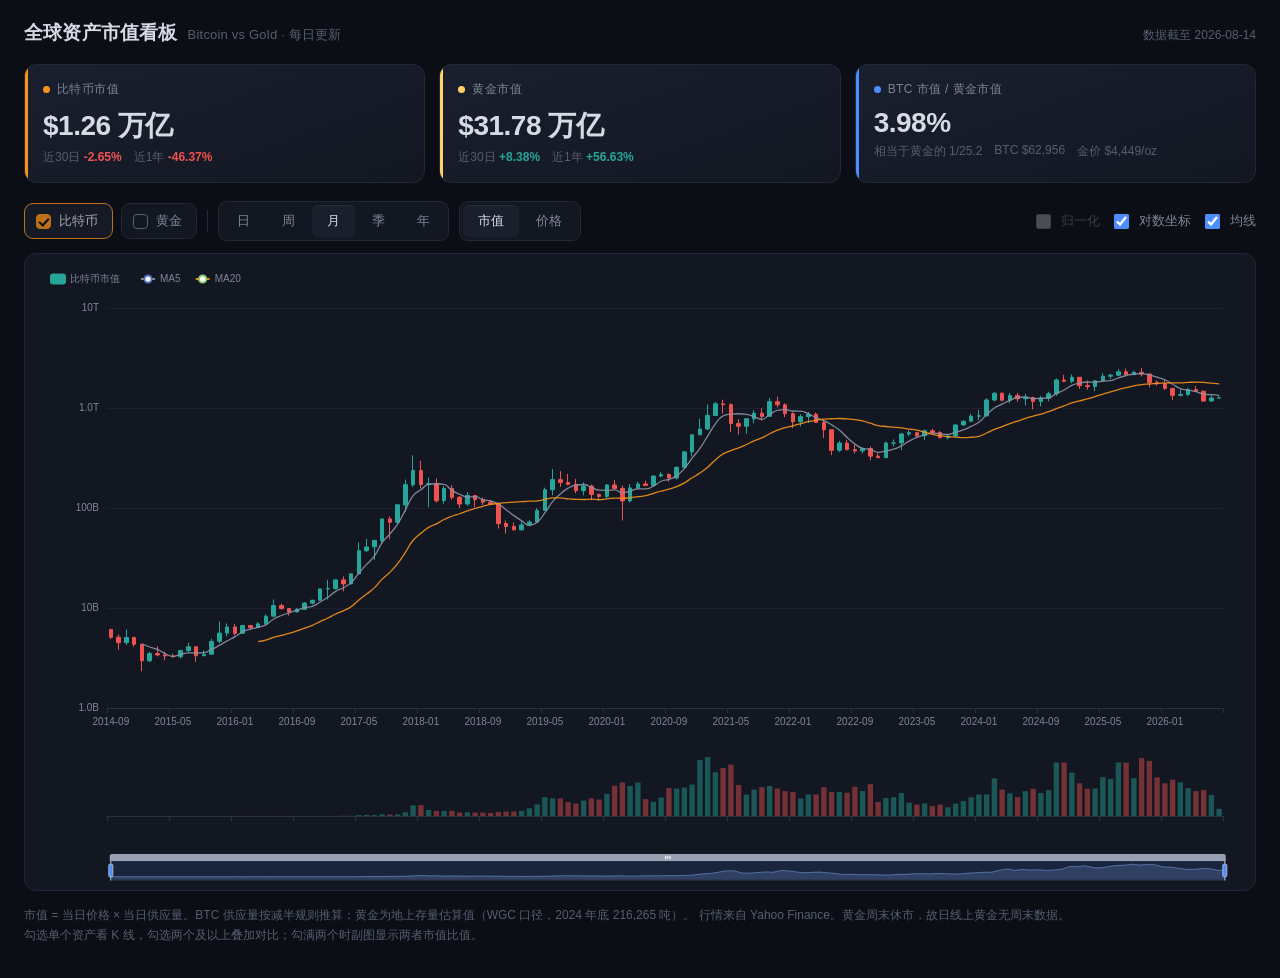
==== web/index.html @ baa7a614 "投资数据看板：BTC/黄金市值 K 线，静态 JSON + GitHub Pages 部署" ====
<!doctype html>
<html lang="zh-CN">
<head>
<meta charset="utf-8">
<meta name="viewport" content="width=device-width, initial-scale=1">
<title>全球资产市值看板 · BTC vs 黄金</title>
<script src="vendor/echarts.min.js"></script>
<style>
  :root {
    --bg: #0b0e14;
    --panel: #131722;
    --panel-2: #1a1f2e;
    --border: #232838;
    --text: #d6dae5;
    --text-dim: #7d8598;
    --text-faint: #565e72;
    --up: #26a69a;
    --down: #ef5350;
    --accent: #4c8dff;
  }
  * { box-sizing: border-box; }
  html, body { height: 100%; }
  body {
    margin: 0;
    background: var(--bg);
    color: var(--text);
    font-family: -apple-system, BlinkMacSystemFont, "SF Pro Text", "PingFang SC",
                 "Helvetica Neue", Arial, sans-serif;
    font-size: 14px;
    -webkit-font-smoothing: antialiased;
  }
  .num { font-variant-numeric: tabular-nums; font-feature-settings: "tnum"; }

  .wrap { max-width: 1600px; margin: 0 auto; padding: 20px 24px 32px; }

  header { display: flex; align-items: baseline; gap: 16px; margin-bottom: 18px; flex-wrap: wrap; }
  h1 { font-size: 19px; font-weight: 600; margin: 0; letter-spacing: .2px; }
  h1 .sub { color: var(--text-faint); font-weight: 400; margin-left: 10px; font-size: 13px; }
  .stamp { margin-left: auto; color: var(--text-faint); font-size: 12px; }

  .cards { display: grid; grid-template-columns: repeat(auto-fit, minmax(240px, 1fr)); gap: 14px; margin-bottom: 18px; }
  .card {
    background: linear-gradient(160deg, var(--panel-2), var(--panel));
    border: 1px solid var(--border);
    border-radius: 12px;
    padding: 16px 18px;
    position: relative;
    overflow: hidden;
  }
  .card::before {
    content: ""; position: absolute; left: 0; top: 0; bottom: 0; width: 3px;
    background: var(--tone, var(--accent));
  }
  .card .label { color: var(--text-dim); font-size: 12px; letter-spacing: .4px; display: flex; align-items: center; gap: 7px; }
  .card .dot { width: 7px; height: 7px; border-radius: 50%; background: var(--tone, var(--accent)); }
  .card .value { font-size: 28px; font-weight: 600; margin: 9px 0 4px; letter-spacing: -.5px; }
  .card .meta { color: var(--text-faint); font-size: 12px; display: flex; gap: 12px; flex-wrap: wrap; }
  .chg { font-weight: 600; }
  .chg.up { color: var(--up); } .chg.down { color: var(--down); }

  .toolbar { display: flex; gap: 10px; align-items: center; flex-wrap: wrap; margin-bottom: 12px; }

  /* 资产多选：勾选芯片 */
  .chips { display: inline-flex; gap: 8px; flex-wrap: wrap; }
  .chip {
    display: inline-flex; align-items: center; gap: 8px; cursor: pointer; user-select: none;
    background: var(--panel); border: 1px solid var(--border); border-radius: 9px;
    padding: 8px 14px 8px 11px; font-size: 13px; color: var(--text-dim);
    transition: border-color .15s, color .15s, background .15s;
  }
  .chip:hover { color: var(--text); }
  .chip input { position: absolute; opacity: 0; pointer-events: none; }
  .chip .box {
    width: 15px; height: 15px; border-radius: 4px; flex: none;
    border: 1.5px solid var(--text-faint); position: relative; transition: all .15s;
  }
  .chip.on { color: var(--text); background: var(--panel-2); border-color: var(--tone); }
  .chip.on .box { background: var(--tone); border-color: var(--tone); }
  .chip.on .box::after {
    content: ""; position: absolute; left: 4px; top: 1px; width: 4px; height: 8px;
    border: solid #0b0e14; border-width: 0 2px 2px 0; transform: rotate(43deg);
  }
  .chip.locked { cursor: not-allowed; opacity: .75; }

  .seg { display: inline-flex; background: var(--panel); border: 1px solid var(--border); border-radius: 9px; padding: 3px; gap: 2px; }
  .seg button {
    border: 0; background: transparent; color: var(--text-dim); cursor: pointer;
    padding: 7px 15px; border-radius: 6px; font-size: 13px; font-family: inherit;
    transition: background .15s, color .15s;
  }
  .seg button:hover { color: var(--text); }
  .seg button.on { background: var(--panel-2); color: var(--text); box-shadow: 0 1px 0 rgba(255,255,255,.05) inset; }
  .toolbar .spacer { flex: 1; }
  .toggle { display: inline-flex; align-items: center; gap: 7px; color: var(--text-dim); font-size: 13px; cursor: pointer; user-select: none; }
  .toggle input { accent-color: var(--accent); width: 15px; height: 15px; cursor: pointer; }
  .toggle.off { opacity: .4; cursor: not-allowed; }

  .divider { width: 1px; height: 22px; background: var(--border); }

  .chart-panel { background: var(--panel); border: 1px solid var(--border); border-radius: 12px; padding: 8px; }
  #chart { width: 100%; height: 620px; }

  .foot { margin-top: 14px; color: var(--text-faint); font-size: 12px; line-height: 1.7; }
  .foot code { background: var(--panel); padding: 1px 6px; border-radius: 4px; color: var(--text-dim); }
</style>
</head>
<body>
<div class="wrap">
  <header>
    <h1>全球资产市值看板<span class="sub">Bitcoin vs Gold · 每日更新</span></h1>
    <div class="stamp" id="stamp">加载中…</div>
  </header>

  <div class="cards" id="cards"></div>

  <div class="toolbar">
    <div class="chips" id="assetChips"></div>
    <div class="divider"></div>
    <div class="seg" id="periodSeg">
      <button data-period="day">日</button>
      <button data-period="week">周</button>
      <button data-period="month" class="on">月</button>
      <button data-period="quarter">季</button>
      <button data-period="year">年</button>
    </div>
    <div class="seg" id="valueSeg">
      <button data-value="cap" class="on">市值</button>
      <button data-value="price">价格</button>
    </div>
    <div class="spacer"></div>
    <label class="toggle" id="normWrap" title="多选时可用：把各资产在共同起点归一到 100，比较相对涨幅">
      <input type="checkbox" id="normalize"> 归一化
    </label>
    <label class="toggle"><input type="checkbox" id="logAxis" checked> 对数坐标</label>
    <label class="toggle" id="maWrap"><input type="checkbox" id="showMA" checked> 均线</label>
  </div>

  <div class="chart-panel">
    <div id="chart"></div>
  </div>

  <div class="foot" id="foot">
    市值 = 当日价格 × 当日供应量。BTC 供应量按减半规则推算；黄金为地上存量估算值（WGC 口径，2024 年底 216,265 吨）。
    行情来自 Yahoo Finance。黄金周末休市，故日线上黄金无周末数据。
    <br>勾选单个资产看 K 线，勾选两个及以上叠加对比；勾满两个时副图显示两者市值比值。
  </div>
</div>

<script>
const UP = '#26a69a', DOWN = '#ef5350';
const state = { assets: ['BTC'], period: 'month', value: 'cap', log: true, ma: true, norm: false };
let META = null;

const chartEl = document.getElementById('chart');
const chart = echarts.init(chartEl, null, { renderer: 'canvas' });
// 容器在首帧可能还没拿到宽度，ECharts 会初始化出 0 宽的 canvas
new ResizeObserver(() => chart.resize()).observe(chartEl);

const colorOf = (a) => META?.assets[a]?.color || '#4c8dff';
const nameOf = (a) => META?.assets[a]?.name_cn || a;

const fmtUSD = (n) => {
  if (n == null || !isFinite(n)) return '—';
  const a = Math.abs(n);
  if (a >= 1e12) return '$' + (n / 1e12).toFixed(2) + ' 万亿';
  if (a >= 1e8)  return '$' + (n / 1e8).toFixed(2) + ' 亿';
  if (a >= 1e4)  return '$' + (n / 1e4).toFixed(2) + ' 万';
  return '$' + n.toFixed(2);
};
const fmtAxis = (n) => {
  const a = Math.abs(n);
  if (a >= 1e12) return (n / 1e12).toFixed(a >= 1e13 ? 0 : 1) + 'T';
  if (a >= 1e9)  return (n / 1e9).toFixed(a >= 1e10 ? 0 : 1) + 'B';
  if (a >= 1e6)  return (n / 1e6).toFixed(0) + 'M';
  if (a >= 1e3)  return (n / 1e3).toFixed(0) + 'K';
  return n.toFixed(a < 10 ? 1 : 0);
};
const fmtPct = (x) => x == null ? '—' : (x >= 0 ? '+' : '') + (x * 100).toFixed(2) + '%';
const labelOf = (t, p) => {
  if (p === 'year') return t.slice(0, 4);
  if (p === 'quarter') return t.slice(0, 4) + ' Q' + (Math.floor(+t.slice(5, 7) / 3) + 1);
  if (p === 'month') return t.slice(0, 7);
  return t;
};

function ma(bars, n) {
  return bars.map((_, i) => {
    if (i < n - 1) return '-';
    let s = 0;
    for (let k = 0; k < n; k++) s += bars[i - k].c;
    return +(s / n).toFixed(4);
  });
}

// 静态部署：所有数据都是预生成的 JSON 文件，路径固定，见 app/export_static.py。
const dataUrl = {
  meta: () => 'data/meta.json',
  summary: () => 'data/summary.json',
  klines: (asset, period, value) => `data/klines/${asset}_${period}_${value}.json`,
  ratio: (base, quote, period) => `data/ratio/${base}_${quote}_${period}.json`,
};

async function get(url) {
  const r = await fetch(url);
  if (!r.ok) throw new Error(await r.text());
  return r.json();
}

/* ---------------- 顶部卡片 ---------------- */

async function renderCards() {
  const s = await get(dataUrl.summary());
  let html = '';
  for (const a of Object.keys(META.assets)) {
    const v = s[a];
    if (!v) continue;
    const c30 = v.change_30d ?? 0, c1y = v.change_1y ?? 0;
    html += `<div class="card" style="--tone:${colorOf(a)}">
      <div class="label"><span class="dot"></span>${nameOf(a)}市值</div>
      <div class="value num">${fmtUSD(v.market_cap)}</div>
      <div class="meta num">
        <span>近30日 <b class="chg ${c30 >= 0 ? 'up' : 'down'}">${fmtPct(v.change_30d)}</b></span>
        <span>近1年 <b class="chg ${c1y >= 0 ? 'up' : 'down'}">${fmtPct(v.change_1y)}</b></span>
      </div>
    </div>`;
  }
  if (s.ratio != null && s.BTC && s.GOLD) {
    html += `<div class="card" style="--tone:var(--accent)">
      <div class="label"><span class="dot"></span>BTC 市值 / 黄金市值</div>
      <div class="value num">${(s.ratio * 100).toFixed(2)}%</div>
      <div class="meta num"><span>相当于黄金的 1/${(1 / s.ratio).toFixed(1)}</span>
      <span>BTC $${Math.round(s.BTC.price).toLocaleString()}</span>
      <span>金价 $${Math.round(s.GOLD.price).toLocaleString()}/oz</span></div>
    </div>`;
  }
  document.getElementById('cards').innerHTML = html;
  const anyDate = Object.values(s).find(v => v && v.date)?.date;
  document.getElementById('stamp').textContent = '数据截至 ' + (anyDate ?? '—');
}

/* ---------------- 资产勾选 ---------------- */

function renderChips() {
  const box = document.getElementById('assetChips');
  box.innerHTML = Object.keys(META.assets).map(a => {
    const on = state.assets.includes(a);
    // 只剩最后一个选中项时禁止取消，否则图表无内容可画
    const locked = on && state.assets.length === 1;
    return `<label class="chip ${on ? 'on' : ''} ${locked ? 'locked' : ''}" style="--tone:${colorOf(a)}">
      <input type="checkbox" data-asset="${a}" ${on ? 'checked' : ''} ${locked ? 'disabled' : ''}>
      <span class="box"></span>${nameOf(a)}
    </label>`;
  }).join('');
}

document.getElementById('assetChips').addEventListener('change', (e) => {
  const a = e.target.dataset.asset;
  if (!a) return;
  state.assets = e.target.checked
    ? Object.keys(META.assets).filter(k => k === a || state.assets.includes(k))  // 保持配置顺序
    : state.assets.filter(x => x !== a);
  renderChips();
  syncToggles();
  render();
});

function syncToggles() {
  const multi = state.assets.length > 1;
  document.getElementById('normWrap').classList.toggle('off', !multi);
  document.getElementById('normalize').disabled = !multi;
  document.getElementById('maWrap').classList.toggle('off', multi);
  document.getElementById('showMA').disabled = multi;
  if (!multi && state.norm) { state.norm = false; document.getElementById('normalize').checked = false; }
}

/* ---------------- 单资产：K 线 ---------------- */

function optionCandle(data, asset) {
  const bars = data.bars;
  const isCap = state.value === 'cap';
  const tone = colorOf(asset);
  const unit = isCap ? '市值' : '价格';
  const x = bars.map(b => labelOf(b.t, state.period));
  const ohlc = bars.map(b => [b.o, b.c, b.l, b.h]);
  const vol = bars.map((b, i) => [i, b.v, b.c >= b.o ? 1 : -1]);
  const startPct = bars.length > 400 ? 75 : 0;

  const series = [{
    name: `${nameOf(asset)}${unit}`, type: 'candlestick', data: ohlc,
    itemStyle: { color: UP, color0: DOWN, borderColor: UP, borderColor0: DOWN, borderWidth: 1 },
    barMaxWidth: 22,
  }];
  if (state.ma) {
    for (const [n, color] of [[5, '#8b93a7'], [20, tone]]) {
      series.push({
        name: `MA${n}`, type: 'line', data: ma(bars, n), smooth: true,
        showSymbol: false, lineStyle: { width: 1.3, color, opacity: .9 }, z: 3,
      });
    }
  }
  series.push({
    name: '成交量', type: 'bar', xAxisIndex: 1, yAxisIndex: 1, data: vol,
    itemStyle: { color: (p) => p.data[2] > 0 ? 'rgba(38,166,154,.45)' : 'rgba(239,83,80,.45)' },
  });

  return {
    animation: false,
    backgroundColor: 'transparent',
    textStyle: { color: '#d6dae5', fontFamily: 'inherit' },
    legend: {
      top: 6, left: 12, textStyle: { color: '#7d8598', fontSize: 12 },
      itemWidth: 14, itemHeight: 9, inactiveColor: '#3a4055',
      data: series.filter(s => s.type !== 'bar').map(s => s.name),
    },
    grid: [
      { left: 74, right: 24, top: 46, height: 400 },
      { left: 74, right: 24, top: 476, height: 78 },
    ],
    axisPointer: { link: [{ xAxisIndex: 'all' }], label: { backgroundColor: '#2b3245' } },
    tooltip: {
      trigger: 'axis', axisPointer: { type: 'cross' },
      backgroundColor: 'rgba(19,23,34,.96)', borderColor: '#2b3245', borderWidth: 1,
      textStyle: { color: '#d6dae5', fontSize: 12 },
      formatter: (ps) => {
        const b = bars[ps[0].dataIndex];
        const chg = (b.c / b.o - 1);
        const f = isCap ? fmtUSD : (v) => '$' + v.toLocaleString(undefined, { maximumFractionDigits: 2 });
        return `<div style="font-weight:600;margin-bottom:6px">${labelOf(b.t, state.period)}
          <span style="color:#565e72;font-weight:400;margin-left:6px">${b.start} → ${b.end}</span></div>
          <table style="font-variant-numeric:tabular-nums;border-spacing:0">
          <tr><td style="color:#7d8598;padding-right:14px">开</td><td>${f(b.o)}</td></tr>
          <tr><td style="color:#7d8598">高</td><td>${f(b.h)}</td></tr>
          <tr><td style="color:#7d8598">低</td><td>${f(b.l)}</td></tr>
          <tr><td style="color:#7d8598">收</td><td>${f(b.c)}</td></tr>
          <tr><td style="color:#7d8598">涨跌</td><td style="color:${chg >= 0 ? UP : DOWN};font-weight:600">${fmtPct(chg)}</td></tr>
          <tr><td style="color:#7d8598">供应量</td><td>${b.supply.toLocaleString(undefined, { maximumFractionDigits: 0 })}</td></tr>
          </table>`;
      },
    },
    xAxis: [
      { type: 'category', data: x, boundaryGap: true, axisLine: { lineStyle: { color: '#2b3245' } },
        axisLabel: { color: '#7d8598', fontSize: 11, hideOverlap: true }, splitLine: { show: false },
        min: 'dataMin', max: 'dataMax' },
      { type: 'category', gridIndex: 1, data: x, boundaryGap: true, axisLine: { lineStyle: { color: '#2b3245' } },
        axisLabel: { show: false }, splitLine: { show: false }, min: 'dataMin', max: 'dataMax' },
    ],
    yAxis: [
      { scale: true, type: state.log ? 'log' : 'value', position: 'left',
        axisLabel: { color: '#7d8598', fontSize: 11, formatter: (v) => isCap ? fmtAxis(v) : '$' + fmtAxis(v) },
        splitLine: { lineStyle: { color: '#1c2131' } }, axisLine: { show: false } },
      { gridIndex: 1, scale: true, axisLabel: { show: false }, splitLine: { show: false },
        axisLine: { show: false }, splitNumber: 2 },
    ],
    dataZoom: zoomCfg(startPct, [0, 1]),
    series,
  };
}

/* ---------------- 多资产：叠加对比 ---------------- */

function zoomCfg(startPct, axes) {
  return [
    { type: 'inside', xAxisIndex: axes, start: startPct, end: 100 },
    { type: 'slider', xAxisIndex: axes, start: startPct, end: 100, bottom: 8, height: 20,
      borderColor: '#2b3245', fillerColor: 'rgba(76,141,255,.12)',
      handleStyle: { color: '#4c8dff' }, textStyle: { color: '#565e72', fontSize: 10 },
      dataBackground: { lineStyle: { color: '#2b3245' }, areaStyle: { color: '#1a1f2e' } } },
  ];
}

function optionMulti(series_data, ratio) {
  const assets = state.assets;
  const isCap = state.value === 'cap';
  // 各资产上市时间不同，取时间轴并集，缺失点留 null
  const keys = [...new Set(assets.flatMap(a => series_data[a].bars.map(b => b.t)))].sort();
  const maps = {};
  assets.forEach(a => { maps[a] = Object.fromEntries(series_data[a].bars.map(b => [b.t, b.c])); });

  // 归一化：以「所有选中资产都有数据」的第一个时间点为基准，各自 = 100
  let base = null;
  if (state.norm) {
    const idx = keys.findIndex(t => assets.every(a => maps[a][t] != null));
    if (idx >= 0) {
      base = { key: keys[idx], vals: Object.fromEntries(assets.map(a => [a, maps[a][keys[idx]]])) };
    }
  }
  const valAt = (a, t) => {
    const v = maps[a][t];
    if (v == null) return null;
    return base ? v / base.vals[a] * 100 : v;
  };

  const hasRatio = assets.length === 2 && ratio && ratio.points.length > 0;
  const rm = hasRatio ? Object.fromEntries(ratio.points.map(p => [p.t, p.ratio * 100])) : {};
  const mainHeight = hasRatio ? 400 : 490;

  const grid = [{ left: 78, right: hasRatio ? 66 : 24, top: 46, height: mainHeight }];
  const xAxis = [{ type: 'category', data: keys.map(t => labelOf(t, state.period)),
    axisLine: { lineStyle: { color: '#2b3245' } },
    axisLabel: { color: '#7d8598', fontSize: 11, hideOverlap: true }, splitLine: { show: false } }];
  const yAxis = [{
    scale: true, type: state.log ? 'log' : 'value',
    name: base ? `相对 ${labelOf(base.key, state.period)} = 100` : (isCap ? '市值 (USD)' : '价格 (USD)'),
    nameTextStyle: { color: '#565e72', fontSize: 11, align: 'left' },
    axisLabel: { color: '#7d8598', fontSize: 11, formatter: base ? ((v) => fmtAxis(v)) : fmtAxis },
    splitLine: { lineStyle: { color: '#1c2131' } }, axisLine: { show: false },
  }];

  if (hasRatio) {
    grid.push({ left: 78, right: 66, top: 486, height: 68 });
    xAxis.push({ type: 'category', gridIndex: 1, data: keys.map(t => labelOf(t, state.period)),
      axisLine: { lineStyle: { color: '#2b3245' } },
      axisLabel: { show: false }, splitLine: { show: false } });
    yAxis.push({ gridIndex: 1, scale: true, name: `${assets[0]}/${assets[1]} %`,
      nameTextStyle: { color: '#565e72', fontSize: 11, align: 'left' },
      axisLabel: { color: '#7d8598', fontSize: 11, formatter: (v) => v.toFixed(1) + '%' },
      splitLine: { lineStyle: { color: '#1c2131' } }, axisLine: { show: false }, splitNumber: 3 });
  }

  // 对数轴下面积会一路填到轴底，视觉上没有含义，只在线性轴保留
  const series = assets.map(a => ({
    name: nameOf(a) + (isCap ? '市值' : '价格'),
    type: 'line', data: keys.map(t => valAt(a, t)),
    smooth: true, showSymbol: false, connectNulls: true,
    lineStyle: { width: 2.2, color: colorOf(a) },
    areaStyle: state.log ? null : { color: new echarts.graphic.LinearGradient(0, 0, 0, 1, [
      { offset: 0, color: colorOf(a) + '33' }, { offset: 1, color: colorOf(a) + '00' }]) },
  }));
  if (hasRatio) {
    series.push({
      name: `${nameOf(assets[0])}/${nameOf(assets[1])} 占比`, type: 'line',
      xAxisIndex: 1, yAxisIndex: 1, data: keys.map(t => rm[t] ?? null),
      smooth: true, showSymbol: false, connectNulls: true,
      lineStyle: { width: 1.6, color: '#4c8dff' },
      areaStyle: { color: 'rgba(76,141,255,.16)' },
    });
  }

  return {
    animation: false, backgroundColor: 'transparent',
    textStyle: { color: '#d6dae5', fontFamily: 'inherit' },
    legend: { top: 6, left: 12, textStyle: { color: '#7d8598', fontSize: 12 },
      itemWidth: 14, itemHeight: 9, inactiveColor: '#3a4055' },
    grid,
    axisPointer: { link: [{ xAxisIndex: 'all' }], label: { backgroundColor: '#2b3245' } },
    tooltip: {
      trigger: 'axis', axisPointer: { type: 'cross' },
      backgroundColor: 'rgba(19,23,34,.96)', borderColor: '#2b3245', borderWidth: 1,
      textStyle: { color: '#d6dae5', fontSize: 12 },
      formatter: (ps) => {
        const t = keys[ps[0].dataIndex];
        let s = `<div style="font-weight:600;margin-bottom:6px">${labelOf(t, state.period)}</div>
          <table style="font-variant-numeric:tabular-nums;border-spacing:0">`;
        for (const a of assets) {
          const raw = maps[a][t];
          if (raw == null) continue;
          const shown = base ? (raw / base.vals[a] * 100).toFixed(1) : fmtUSD(raw);
          const extra = base ? `<span style="color:#565e72"> (${fmtUSD(raw)})</span>` : '';
          s += `<tr><td style="color:${colorOf(a)};padding-right:14px">${nameOf(a)}</td>
                <td>${shown}${extra}</td></tr>`;
        }
        if (rm[t] != null) {
          s += `<tr><td style="color:#4c8dff">${assets[0]}/${assets[1]}</td><td>${rm[t].toFixed(2)}%</td></tr>`;
        }
        return s + '</table>';
      },
    },
    xAxis, yAxis,
    dataZoom: zoomCfg(keys.length > 400 ? 75 : 0, hasRatio ? [0, 1] : [0]),
    series,
  };
}

/* ---------------- 渲染调度 ---------------- */

let renderSeq = 0;

async function render() {
  const seq = ++renderSeq;
  chart.showLoading({ text: '', maskColor: 'rgba(11,14,20,.6)', spinnerRadius: 12,
    color: '#4c8dff', textColor: '#7d8598' });
  try {
    const p = state.period, v = state.value, assets = [...state.assets];
    if (assets.length === 1) {
      const data = await get(dataUrl.klines(assets[0], p, v));
      if (seq !== renderSeq) return;  // 已被更晚的切换取代
      chart.setOption(optionCandle(data, assets[0]), true);
    } else {
      const [bars, ratio] = await Promise.all([
        Promise.all(assets.map(a => get(dataUrl.klines(a, p, v)))),
        assets.length === 2
          ? get(dataUrl.ratio(assets[0], assets[1], p))
          : Promise.resolve(null),
      ]);
      if (seq !== renderSeq) return;
      chart.setOption(optionMulti(Object.fromEntries(assets.map((a, i) => [a, bars[i]])), ratio), true);
    }
  } catch (e) {
    console.error(e);
  } finally {
    if (seq === renderSeq) chart.hideLoading();
  }
}

function bindSeg(id, key) {
  document.getElementById(id).addEventListener('click', (e) => {
    const btn = e.target.closest('button');
    if (!btn) return;
    [...btn.parentElement.children].forEach(b => b.classList.toggle('on', b === btn));
    state[key] = btn.dataset[key];
    render();
  });
}
bindSeg('periodSeg', 'period');
bindSeg('valueSeg', 'value');
document.getElementById('logAxis').addEventListener('change', (e) => { state.log = e.target.checked; render(); });
document.getElementById('showMA').addEventListener('change', (e) => { state.ma = e.target.checked; render(); });
document.getElementById('normalize').addEventListener('change', (e) => { state.norm = e.target.checked; render(); });

(async function boot() {
  META = await get(dataUrl.meta());
  state.assets = Object.keys(META.assets).slice(0, 1);
  renderChips();
  syncToggles();
  await renderCards();
  render();
})();
</script>
</body>
</html>
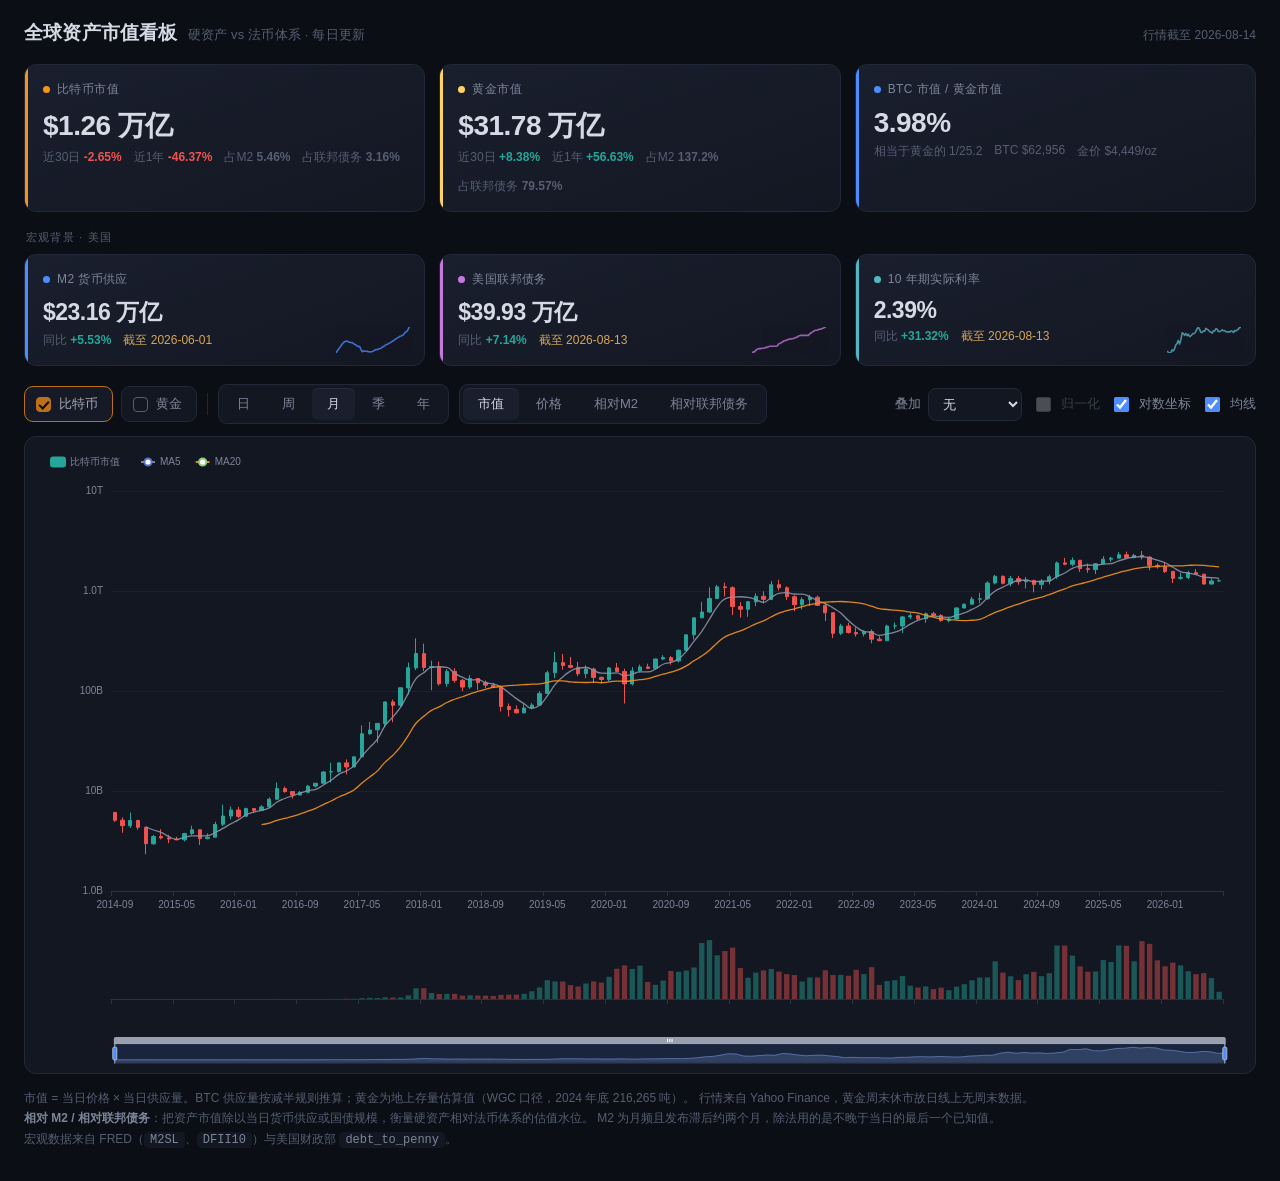
==== commit b175e56e: "新增宏观数据：M2、美国联邦债务、10年期实际利率 数据源均无需 API Key：FRED 走 CSV 端点，联邦债务走财政部 FiscalData。 宏观是单值序列且频率不一，单开 macro_se" ====
--- a/web/index.html
+++ b/web/index.html
@@ -38,7 +38,11 @@
   h1 .sub { color: var(--text-faint); font-weight: 400; margin-left: 10px; font-size: 13px; }
   .stamp { margin-left: auto; color: var(--text-faint); font-size: 12px; }
 
-  .cards { display: grid; grid-template-columns: repeat(auto-fit, minmax(240px, 1fr)); gap: 14px; margin-bottom: 18px; }
+  .section-label {
+    color: var(--text-faint); font-size: 11px; letter-spacing: 1.2px;
+    text-transform: uppercase; margin: 0 0 9px 2px;
+  }
+  .cards { display: grid; grid-template-columns: repeat(auto-fit, minmax(236px, 1fr)); gap: 14px; margin-bottom: 18px; }
   .card {
     background: linear-gradient(160deg, var(--panel-2), var(--panel));
     border: 1px solid var(--border);
@@ -52,11 +56,17 @@
     background: var(--tone, var(--accent));
   }
   .card .label { color: var(--text-dim); font-size: 12px; letter-spacing: .4px; display: flex; align-items: center; gap: 7px; }
-  .card .dot { width: 7px; height: 7px; border-radius: 50%; background: var(--tone, var(--accent)); }
+  .card .dot { width: 7px; height: 7px; border-radius: 50%; background: var(--tone, var(--accent)); flex: none; }
   .card .value { font-size: 28px; font-weight: 600; margin: 9px 0 4px; letter-spacing: -.5px; }
   .card .meta { color: var(--text-faint); font-size: 12px; display: flex; gap: 12px; flex-wrap: wrap; }
   .chg { font-weight: 600; }
   .chg.up { color: var(--up); } .chg.down { color: var(--down); }
+
+  /* 宏观卡：值小一号，右下角带 sparkline */
+  .card.macro .value { font-size: 23px; }
+  .card.macro .spark { position: absolute; right: 14px; bottom: 12px; opacity: .85; }
+  .card.macro .meta { max-width: 62%; }
+  .card .stale { color: #d8a657; }
 
   .toolbar { display: flex; gap: 10px; align-items: center; flex-wrap: wrap; margin-bottom: 12px; }
 
@@ -95,6 +105,13 @@
   .toggle input { accent-color: var(--accent); width: 15px; height: 15px; cursor: pointer; }
   .toggle.off { opacity: .4; cursor: not-allowed; }
 
+  .picker { display: inline-flex; align-items: center; gap: 7px; color: var(--text-dim); font-size: 13px; }
+  .picker select {
+    background: var(--panel); color: var(--text); border: 1px solid var(--border);
+    border-radius: 8px; padding: 7px 10px; font-size: 13px; font-family: inherit; cursor: pointer;
+  }
+  .picker select:hover { border-color: #2f3650; }
+
   .divider { width: 1px; height: 22px; background: var(--border); }
 
   .chart-panel { background: var(--panel); border: 1px solid var(--border); border-radius: 12px; padding: 8px; }
@@ -102,16 +119,20 @@
 
   .foot { margin-top: 14px; color: var(--text-faint); font-size: 12px; line-height: 1.7; }
   .foot code { background: var(--panel); padding: 1px 6px; border-radius: 4px; color: var(--text-dim); }
+  .foot b { color: var(--text-dim); font-weight: 600; }
 </style>
 </head>
 <body>
 <div class="wrap">
   <header>
-    <h1>全球资产市值看板<span class="sub">Bitcoin vs Gold · 每日更新</span></h1>
+    <h1>全球资产市值看板<span class="sub">硬资产 vs 法币体系 · 每日更新</span></h1>
     <div class="stamp" id="stamp">加载中…</div>
   </header>
 
   <div class="cards" id="cards"></div>
+
+  <div class="section-label" id="macroLabel" style="display:none">宏观背景 · 美国</div>
+  <div class="cards" id="macroCards"></div>
 
   <div class="toolbar">
     <div class="chips" id="assetChips"></div>
@@ -123,11 +144,11 @@
       <button data-period="quarter">季</button>
       <button data-period="year">年</button>
     </div>
-    <div class="seg" id="valueSeg">
-      <button data-value="cap" class="on">市值</button>
-      <button data-value="price">价格</button>
-    </div>
+    <div class="seg" id="valueSeg"></div>
     <div class="spacer"></div>
+    <span class="picker" title="在主图右轴叠加一条宏观曲线，用于对照资产走势">
+      叠加 <select id="overlaySel"><option value="">无</option></select>
+    </span>
     <label class="toggle" id="normWrap" title="多选时可用：把各资产在共同起点归一到 100，比较相对涨幅">
       <input type="checkbox" id="normalize"> 归一化
     </label>
@@ -141,15 +162,20 @@
 
   <div class="foot" id="foot">
     市值 = 当日价格 × 当日供应量。BTC 供应量按减半规则推算；黄金为地上存量估算值（WGC 口径，2024 年底 216,265 吨）。
-    行情来自 Yahoo Finance。黄金周末休市，故日线上黄金无周末数据。
-    <br>勾选单个资产看 K 线，勾选两个及以上叠加对比；勾满两个时副图显示两者市值比值。
+    行情来自 Yahoo Finance，黄金周末休市故日线上无周末数据。
+    <br><b>相对 M2 / 相对联邦债务</b>：把资产市值除以当日货币供应或国债规模，衡量硬资产相对法币体系的估值水位。
+    M2 为月频且发布滞后约两个月，除法用的是不晚于当日的最后一个已知值。
+    <br>宏观数据来自 FRED（<code>M2SL</code>、<code>DFII10</code>）与美国财政部 <code>debt_to_penny</code>。
   </div>
 </div>
 
 <script>
 const UP = '#26a69a', DOWN = '#ef5350';
-const state = { assets: ['BTC'], period: 'month', value: 'cap', log: true, ma: true, norm: false };
-let META = null;
+const state = {
+  assets: ['BTC'], period: 'month', value: 'cap',
+  log: true, ma: true, norm: false, overlay: '',
+};
+let META = null, MODES = {};
 
 const chartEl = document.getElementById('chart');
 const chart = echarts.init(chartEl, null, { renderer: 'canvas' });
@@ -158,6 +184,9 @@
 
 const colorOf = (a) => META?.assets[a]?.color || '#4c8dff';
 const nameOf = (a) => META?.assets[a]?.name_cn || a;
+const macroOf = (k) => META?.macro?.[k] || {};
+const modeOf = () => MODES[state.value] || { kind: 'usd', label: '' };
+const isRatioMode = () => modeOf().kind === 'ratio';
 
 const fmtUSD = (n) => {
   if (n == null || !isFinite(n)) return '—';
@@ -175,7 +204,21 @@
   if (a >= 1e3)  return (n / 1e3).toFixed(0) + 'K';
   return n.toFixed(a < 10 ? 1 : 0);
 };
+// 比值口径的数值是「倍数」（0.0546 = 5.46%），统一按百分比展示。
+// 精度按量级走：黄金占 M2 已经超过 100%，而 BTC 占债务只有 3%，写死小数位会一头太糙一头太啰嗦。
+const fmtRatio = (v) => {
+  if (v == null || !isFinite(v)) return '—';
+  const p = v * 100, a = Math.abs(p);
+  return p.toFixed(a >= 100 ? 1 : a >= 1 ? 2 : 3) + '%';
+};
+const fmtRatioAxis = (v) => {
+  const p = v * 100, a = Math.abs(p);
+  return p.toFixed(a >= 10 ? 0 : a >= 1 ? 1 : 2) + '%';
+};
 const fmtPct = (x) => x == null ? '—' : (x >= 0 ? '+' : '') + (x * 100).toFixed(2) + '%';
+// 宏观指标单位不统一：M2/债务是美元，利率是百分数
+const fmtMacro = (v, unit) => v == null ? '—'
+  : unit === 'percent' ? v.toFixed(2) + '%' : fmtUSD(v);
 const labelOf = (t, p) => {
   if (p === 'year') return t.slice(0, 4);
   if (p === 'quarter') return t.slice(0, 4) + ' Q' + (Math.floor(+t.slice(5, 7) / 3) + 1);
@@ -183,13 +226,30 @@
   return t;
 };
 
+// 主图数值格式：市值/价格用美元，比值口径用百分比
+const fmtMain = (v) => isRatioMode() ? fmtRatio(v) : fmtUSD(v);
+const fmtMainAxis = (v) => isRatioMode() ? fmtRatioAxis(v)
+  : (state.value === 'price' ? '$' + fmtAxis(v) : fmtAxis(v));
+
 function ma(bars, n) {
   return bars.map((_, i) => {
     if (i < n - 1) return '-';
     let s = 0;
     for (let k = 0; k < n; k++) s += bars[i - k].c;
-    return +(s / n).toFixed(4);
+    return +(s / n).toFixed(8);
   });
+}
+
+/** 宏观序列按「最近已知值」对齐到图表的时间轴（前向填充）。
+ *  宏观频率低于行情（M2 月频、债务仅工作日），直接按 key 精确匹配会得到一条全是断点的线。 */
+function asofAlign(points, keys) {
+  const out = [];
+  let i = 0, last = null;
+  for (const k of keys) {
+    while (i < points.length && points[i].t <= k) { last = points[i].v; i++; }
+    out.push(last);
+  }
+  return out;
 }
 
 // 静态部署：所有数据都是预生成的 JSON 文件，路径固定，见 app/export_static.py。
@@ -198,6 +258,7 @@
   summary: () => 'data/summary.json',
   klines: (asset, period, value) => `data/klines/${asset}_${period}_${value}.json`,
   ratio: (base, quote, period) => `data/ratio/${base}_${quote}_${period}.json`,
+  macro: (series, period) => `data/macro/${series}_${period}.json`,
 };
 
 async function get(url) {
@@ -208,19 +269,37 @@
 
 /* ---------------- 顶部卡片 ---------------- */
 
+function sparkSvg(values, color) {
+  if (!values || values.length < 2) return '';
+  const w = 74, h = 26, min = Math.min(...values), max = Math.max(...values);
+  const span = (max - min) || 1;
+  const pts = values.map((v, i) =>
+    `${(i / (values.length - 1) * w).toFixed(1)},${(h - (v - min) / span * h).toFixed(1)}`).join(' ');
+  return `<svg class="spark" width="${w}" height="${h}" viewBox="0 0 ${w} ${h}" aria-hidden="true">
+    <polyline points="${pts}" fill="none" stroke="${color}" stroke-width="1.6"
+      stroke-linecap="round" stroke-linejoin="round" opacity="0.9"/></svg>`;
+}
+
 async function renderCards() {
   const s = await get(dataUrl.summary());
+
   let html = '';
   for (const a of Object.keys(META.assets)) {
     const v = s[a];
     if (!v) continue;
     const c30 = v.change_30d ?? 0, c1y = v.change_1y ?? 0;
+    // 该资产相对各宏观分母的占比，直接在卡片上列出
+    const rel = Object.entries(MODES)
+      .filter(([, m]) => m.kind === 'ratio' && s.macro_ratios?.[`${a}_${m.key}`] != null)
+      .map(([, m]) => `<span>占${macroOf(m.denominator).short_cn} <b class="num">${fmtRatio(s.macro_ratios[`${a}_${m.key}`])}</b></span>`)
+      .join('');
     html += `<div class="card" style="--tone:${colorOf(a)}">
       <div class="label"><span class="dot"></span>${nameOf(a)}市值</div>
       <div class="value num">${fmtUSD(v.market_cap)}</div>
       <div class="meta num">
         <span>近30日 <b class="chg ${c30 >= 0 ? 'up' : 'down'}">${fmtPct(v.change_30d)}</b></span>
         <span>近1年 <b class="chg ${c1y >= 0 ? 'up' : 'down'}">${fmtPct(v.change_1y)}</b></span>
+        ${rel}
       </div>
     </div>`;
   }
@@ -234,11 +313,32 @@
     </div>`;
   }
   document.getElementById('cards').innerHTML = html;
-  const anyDate = Object.values(s).find(v => v && v.date)?.date;
-  document.getElementById('stamp').textContent = '数据截至 ' + (anyDate ?? '—');
-}
-
-/* ---------------- 资产勾选 ---------------- */
+
+  // 宏观指标卡
+  let mhtml = '';
+  for (const [key, m] of Object.entries(s.macro || {})) {
+    const yoy = m.change_1y;
+    // 宏观数据有发布滞后，标出观测日期，滞后超过 40 天的额外提示
+    const lagDays = Math.round((Date.now() - Date.parse(m.date + 'T00:00:00Z')) / 86400000);
+    const dateCls = lagDays > 40 ? 'stale' : '';
+    mhtml += `<div class="card macro" style="--tone:${m.color}">
+      <div class="label"><span class="dot"></span>${m.name_cn}</div>
+      <div class="value num">${fmtMacro(m.value, m.unit)}</div>
+      <div class="meta num">
+        ${yoy != null ? `<span>同比 <b class="chg ${yoy >= 0 ? 'up' : 'down'}">${fmtPct(yoy)}</b></span>` : ''}
+        <span class="${dateCls}" title="${m.note}">截至 ${m.date}</span>
+      </div>
+      ${sparkSvg(m.spark, m.color)}
+    </div>`;
+  }
+  document.getElementById('macroCards').innerHTML = mhtml;
+  document.getElementById('macroLabel').style.display = mhtml ? '' : 'none';
+
+  const assetDate = Object.keys(META.assets).map(a => s[a]?.date).filter(Boolean).sort().pop();
+  document.getElementById('stamp').textContent = '行情截至 ' + (assetDate ?? '—');
+}
+
+/* ---------------- 工具栏 ---------------- */
 
 function renderChips() {
   const box = document.getElementById('assetChips');
@@ -253,6 +353,19 @@
   }).join('');
 }
 
+function renderValueSeg() {
+  document.getElementById('valueSeg').innerHTML = (META.value_modes || []).map(m =>
+    `<button data-value="${m.key}" class="${m.key === state.value ? 'on' : ''}">${m.label}</button>`
+  ).join('');
+}
+
+function renderOverlaySel() {
+  const sel = document.getElementById('overlaySel');
+  sel.innerHTML = '<option value="">无</option>' + Object.entries(META.macro || {}).map(
+    ([k, m]) => `<option value="${k}">${m.short_cn}</option>`).join('');
+  sel.value = state.overlay;
+}
+
 document.getElementById('assetChips').addEventListener('change', (e) => {
   const a = e.target.dataset.asset;
   if (!a) return;
@@ -273,13 +386,37 @@
   if (!multi && state.norm) { state.norm = false; document.getElementById('normalize').checked = false; }
 }
 
+/* ---------------- 宏观叠加线 ---------------- */
+
+/** 把宏观叠加线接到已有的 option 上：主图右侧新加一个 Y 轴，不干扰原有轴的索引。 */
+function attachOverlay(option, macroData, keys) {
+  if (!macroData || !macroData.points.length) return;
+  const m = macroOf(macroData.series);
+  const yIdx = option.yAxis.length;
+  option.grid[0].right = 74;
+  if (option.grid[1]) option.grid[1].right = 74;
+  option.yAxis.push({
+    gridIndex: 0, position: 'right', scale: true,
+    name: m.short_cn, nameTextStyle: { color: m.color, fontSize: 11, align: 'right' },
+    axisLabel: { color: m.color, fontSize: 11,
+      formatter: (v) => m.unit === 'percent' ? v.toFixed(1) + '%' : fmtAxis(v) },
+    splitLine: { show: false }, axisLine: { show: false },
+  });
+  option.series.push({
+    name: m.name_cn, type: 'line', yAxisIndex: yIdx, xAxisIndex: 0,
+    data: asofAlign(macroData.points, keys),
+    smooth: true, showSymbol: false, connectNulls: true, z: 1,
+    lineStyle: { width: 1.6, color: m.color, type: 'dashed', opacity: .95 },
+  });
+}
+
 /* ---------------- 单资产：K 线 ---------------- */
 
-function optionCandle(data, asset) {
+function optionCandle(data, asset, macroData) {
   const bars = data.bars;
-  const isCap = state.value === 'cap';
   const tone = colorOf(asset);
-  const unit = isCap ? '市值' : '价格';
+  const unit = isRatioMode() ? modeOf().label : (state.value === 'cap' ? '市值' : '价格');
+  const keys = bars.map(b => b.t);
   const x = bars.map(b => labelOf(b.t, state.period));
   const ohlc = bars.map(b => [b.o, b.c, b.l, b.h]);
   const vol = bars.map((b, i) => [i, b.v, b.c >= b.o ? 1 : -1]);
@@ -303,7 +440,7 @@
     itemStyle: { color: (p) => p.data[2] > 0 ? 'rgba(38,166,154,.45)' : 'rgba(239,83,80,.45)' },
   });
 
-  return {
+  const option = {
     animation: false,
     backgroundColor: 'transparent',
     textStyle: { color: '#d6dae5', fontFamily: 'inherit' },
@@ -313,8 +450,8 @@
       data: series.filter(s => s.type !== 'bar').map(s => s.name),
     },
     grid: [
-      { left: 74, right: 24, top: 46, height: 400 },
-      { left: 74, right: 24, top: 476, height: 78 },
+      { left: 78, right: 24, top: 46, height: 400 },
+      { left: 78, right: 24, top: 476, height: 78 },
     ],
     axisPointer: { link: [{ xAxisIndex: 'all' }], label: { backgroundColor: '#2b3245' } },
     tooltip: {
@@ -322,10 +459,13 @@
       backgroundColor: 'rgba(19,23,34,.96)', borderColor: '#2b3245', borderWidth: 1,
       textStyle: { color: '#d6dae5', fontSize: 12 },
       formatter: (ps) => {
-        const b = bars[ps[0].dataIndex];
+        const i = ps[0].dataIndex, b = bars[i];
+        if (!b) return '';
         const chg = (b.c / b.o - 1);
-        const f = isCap ? fmtUSD : (v) => '$' + v.toLocaleString(undefined, { maximumFractionDigits: 2 });
-        return `<div style="font-weight:600;margin-bottom:6px">${labelOf(b.t, state.period)}
+        const f = isRatioMode() ? fmtMain
+          : (state.value === 'cap' ? fmtUSD
+            : (v) => '$' + v.toLocaleString(undefined, { maximumFractionDigits: 2 }));
+        let s = `<div style="font-weight:600;margin-bottom:6px">${labelOf(b.t, state.period)}
           <span style="color:#565e72;font-weight:400;margin-left:6px">${b.start} → ${b.end}</span></div>
           <table style="font-variant-numeric:tabular-nums;border-spacing:0">
           <tr><td style="color:#7d8598;padding-right:14px">开</td><td>${f(b.o)}</td></tr>
@@ -333,8 +473,13 @@
           <tr><td style="color:#7d8598">低</td><td>${f(b.l)}</td></tr>
           <tr><td style="color:#7d8598">收</td><td>${f(b.c)}</td></tr>
           <tr><td style="color:#7d8598">涨跌</td><td style="color:${chg >= 0 ? UP : DOWN};font-weight:600">${fmtPct(chg)}</td></tr>
-          <tr><td style="color:#7d8598">供应量</td><td>${b.supply.toLocaleString(undefined, { maximumFractionDigits: 0 })}</td></tr>
-          </table>`;
+          <tr><td style="color:#7d8598">供应量</td><td>${b.supply.toLocaleString(undefined, { maximumFractionDigits: 0 })}</td></tr>`;
+        const ov = ps.find(p => p.seriesName === macroOf(state.overlay).name_cn);
+        if (ov && ov.value != null) {
+          const m = macroOf(state.overlay);
+          s += `<tr><td style="color:${m.color}">${m.short_cn}</td><td>${fmtMacro(ov.value, m.unit)}</td></tr>`;
+        }
+        return s + '</table>';
       },
     },
     xAxis: [
@@ -346,7 +491,7 @@
     ],
     yAxis: [
       { scale: true, type: state.log ? 'log' : 'value', position: 'left',
-        axisLabel: { color: '#7d8598', fontSize: 11, formatter: (v) => isCap ? fmtAxis(v) : '$' + fmtAxis(v) },
+        axisLabel: { color: '#7d8598', fontSize: 11, formatter: fmtMainAxis },
         splitLine: { lineStyle: { color: '#1c2131' } }, axisLine: { show: false } },
       { gridIndex: 1, scale: true, axisLabel: { show: false }, splitLine: { show: false },
         axisLine: { show: false }, splitNumber: 2 },
@@ -354,6 +499,8 @@
     dataZoom: zoomCfg(startPct, [0, 1]),
     series,
   };
+  attachOverlay(option, macroData, keys);
+  return option;
 }
 
 /* ---------------- 多资产：叠加对比 ---------------- */
@@ -368,9 +515,9 @@
   ];
 }
 
-function optionMulti(series_data, ratio) {
+function optionMulti(series_data, ratio, macroData) {
   const assets = state.assets;
-  const isCap = state.value === 'cap';
+  const modeLabel = isRatioMode() ? modeOf().label : (state.value === 'cap' ? '市值' : '价格');
   // 各资产上市时间不同，取时间轴并集，缺失点留 null
   const keys = [...new Set(assets.flatMap(a => series_data[a].bars.map(b => b.t)))].sort();
   const maps = {};
@@ -394,20 +541,21 @@
   const rm = hasRatio ? Object.fromEntries(ratio.points.map(p => [p.t, p.ratio * 100])) : {};
   const mainHeight = hasRatio ? 400 : 490;
 
-  const grid = [{ left: 78, right: hasRatio ? 66 : 24, top: 46, height: mainHeight }];
+  const grid = [{ left: 82, right: hasRatio ? 66 : 24, top: 46, height: mainHeight }];
   const xAxis = [{ type: 'category', data: keys.map(t => labelOf(t, state.period)),
     axisLine: { lineStyle: { color: '#2b3245' } },
     axisLabel: { color: '#7d8598', fontSize: 11, hideOverlap: true }, splitLine: { show: false } }];
   const yAxis = [{
     scale: true, type: state.log ? 'log' : 'value',
-    name: base ? `相对 ${labelOf(base.key, state.period)} = 100` : (isCap ? '市值 (USD)' : '价格 (USD)'),
+    name: base ? `相对 ${labelOf(base.key, state.period)} = 100`
+      : (isRatioMode() ? modeOf().label : (state.value === 'cap' ? '市值 (USD)' : '价格 (USD)')),
     nameTextStyle: { color: '#565e72', fontSize: 11, align: 'left' },
-    axisLabel: { color: '#7d8598', fontSize: 11, formatter: base ? ((v) => fmtAxis(v)) : fmtAxis },
+    axisLabel: { color: '#7d8598', fontSize: 11, formatter: base ? fmtAxis : fmtMainAxis },
     splitLine: { lineStyle: { color: '#1c2131' } }, axisLine: { show: false },
   }];
 
   if (hasRatio) {
-    grid.push({ left: 78, right: 66, top: 486, height: 68 });
+    grid.push({ left: 82, right: 66, top: 486, height: 68 });
     xAxis.push({ type: 'category', gridIndex: 1, data: keys.map(t => labelOf(t, state.period)),
       axisLine: { lineStyle: { color: '#2b3245' } },
       axisLabel: { show: false }, splitLine: { show: false } });
@@ -419,7 +567,7 @@
 
   // 对数轴下面积会一路填到轴底，视觉上没有含义，只在线性轴保留
   const series = assets.map(a => ({
-    name: nameOf(a) + (isCap ? '市值' : '价格'),
+    name: nameOf(a) + modeLabel,
     type: 'line', data: keys.map(t => valAt(a, t)),
     smooth: true, showSymbol: false, connectNulls: true,
     lineStyle: { width: 2.2, color: colorOf(a) },
@@ -436,7 +584,7 @@
     });
   }
 
-  return {
+  const option = {
     animation: false, backgroundColor: 'transparent',
     textStyle: { color: '#d6dae5', fontFamily: 'inherit' },
     legend: { top: 6, left: 12, textStyle: { color: '#7d8598', fontSize: 12 },
@@ -454,13 +602,18 @@
         for (const a of assets) {
           const raw = maps[a][t];
           if (raw == null) continue;
-          const shown = base ? (raw / base.vals[a] * 100).toFixed(1) : fmtUSD(raw);
-          const extra = base ? `<span style="color:#565e72"> (${fmtUSD(raw)})</span>` : '';
+          const shown = base ? (raw / base.vals[a] * 100).toFixed(1) : fmtMain(raw);
+          const extra = base ? `<span style="color:#565e72"> (${fmtMain(raw)})</span>` : '';
           s += `<tr><td style="color:${colorOf(a)};padding-right:14px">${nameOf(a)}</td>
                 <td>${shown}${extra}</td></tr>`;
         }
         if (rm[t] != null) {
           s += `<tr><td style="color:#4c8dff">${assets[0]}/${assets[1]}</td><td>${rm[t].toFixed(2)}%</td></tr>`;
+        }
+        const ov = ps.find(p => p.seriesName === macroOf(state.overlay).name_cn);
+        if (ov && ov.value != null) {
+          const m = macroOf(state.overlay);
+          s += `<tr><td style="color:${m.color}">${m.short_cn}</td><td>${fmtMacro(ov.value, m.unit)}</td></tr>`;
         }
         return s + '</table>';
       },
@@ -469,6 +622,8 @@
     dataZoom: zoomCfg(keys.length > 400 ? 75 : 0, hasRatio ? [0, 1] : [0]),
     series,
   };
+  attachOverlay(option, macroData, keys);
+  return option;
 }
 
 /* ---------------- 渲染调度 ---------------- */
@@ -481,19 +636,22 @@
     color: '#4c8dff', textColor: '#7d8598' });
   try {
     const p = state.period, v = state.value, assets = [...state.assets];
+    const macroReq = state.overlay ? get(dataUrl.macro(state.overlay, p)) : Promise.resolve(null);
     if (assets.length === 1) {
-      const data = await get(dataUrl.klines(assets[0], p, v));
+      const [data, macroData] = await Promise.all([get(dataUrl.klines(assets[0], p, v)), macroReq]);
       if (seq !== renderSeq) return;  // 已被更晚的切换取代
-      chart.setOption(optionCandle(data, assets[0]), true);
+      chart.setOption(optionCandle(data, assets[0], macroData), true);
     } else {
-      const [bars, ratio] = await Promise.all([
+      const [bars, ratio, macroData] = await Promise.all([
         Promise.all(assets.map(a => get(dataUrl.klines(a, p, v)))),
         assets.length === 2
           ? get(dataUrl.ratio(assets[0], assets[1], p))
           : Promise.resolve(null),
+        macroReq,
       ]);
       if (seq !== renderSeq) return;
-      chart.setOption(optionMulti(Object.fromEntries(assets.map((a, i) => [a, bars[i]])), ratio), true);
+      chart.setOption(
+        optionMulti(Object.fromEntries(assets.map((a, i) => [a, bars[i]])), ratio, macroData), true);
     }
   } catch (e) {
     console.error(e);
@@ -516,11 +674,15 @@
 document.getElementById('logAxis').addEventListener('change', (e) => { state.log = e.target.checked; render(); });
 document.getElementById('showMA').addEventListener('change', (e) => { state.ma = e.target.checked; render(); });
 document.getElementById('normalize').addEventListener('change', (e) => { state.norm = e.target.checked; render(); });
+document.getElementById('overlaySel').addEventListener('change', (e) => { state.overlay = e.target.value; render(); });
 
 (async function boot() {
   META = await get(dataUrl.meta());
+  MODES = Object.fromEntries((META.value_modes || []).map(m => [m.key, m]));
   state.assets = Object.keys(META.assets).slice(0, 1);
   renderChips();
+  renderValueSeg();
+  renderOverlaySel();
   syncToggles();
   await renderCards();
   render();
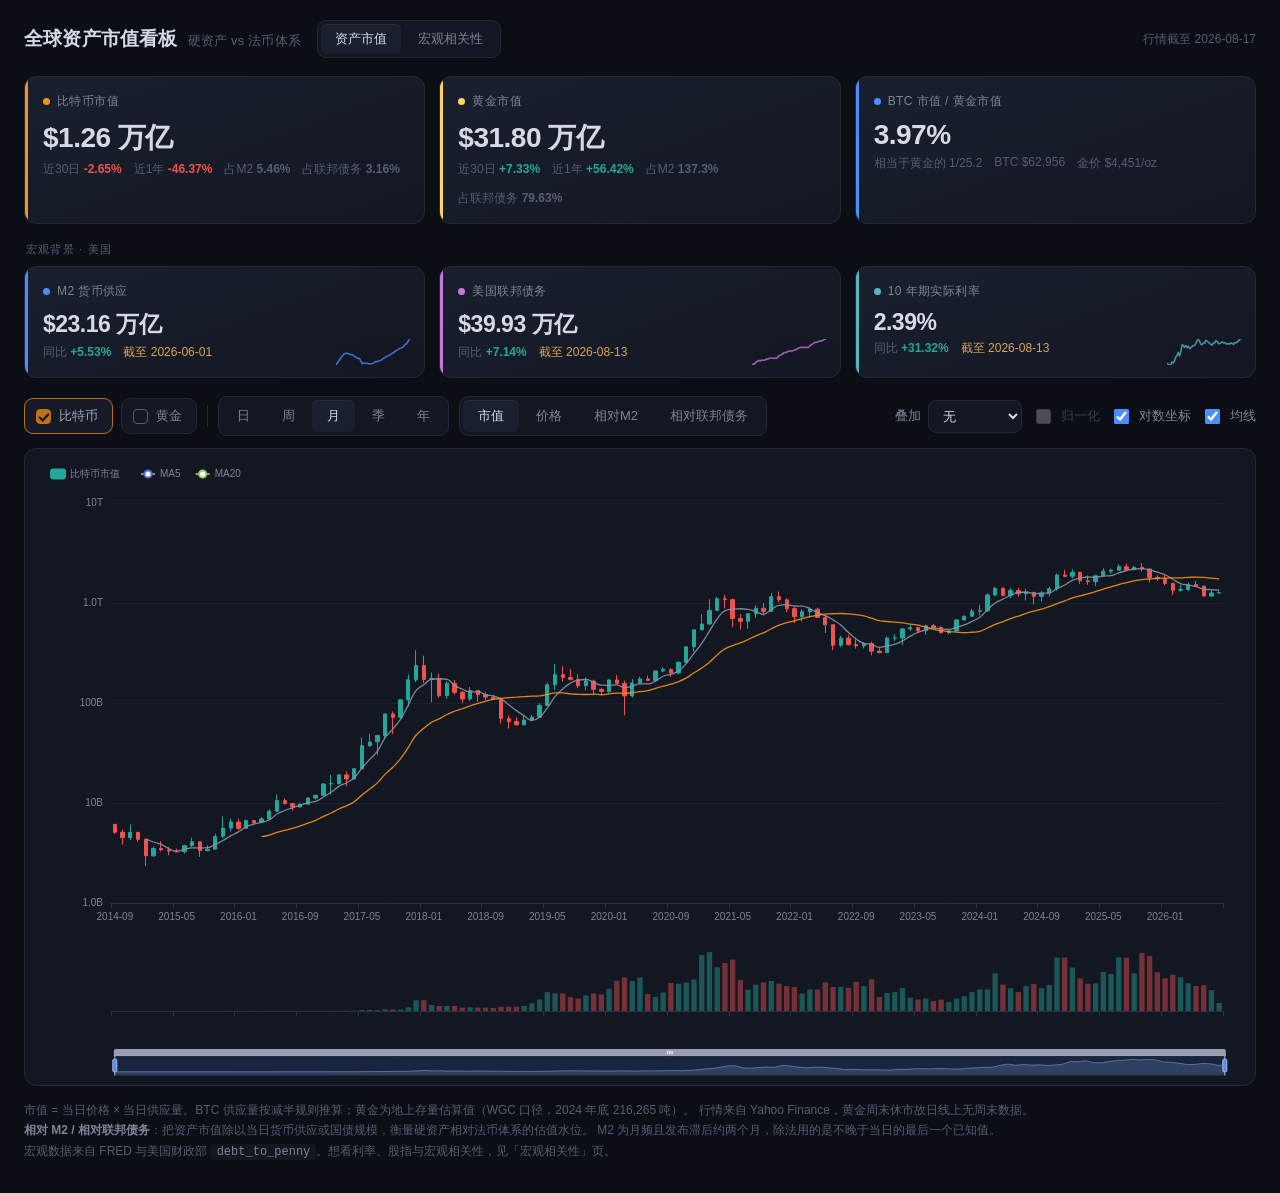
==== commit d265b34f: "新增宏观相关性页：利率期限结构、股指与相关性分析 数据：DGS10/DGS2/DGS3MO/DGS30/DFF/T10Y2Y/T10YIE 七条利率序列（FRED， 最早回溯到 1962 年）+ 纳斯" ====
--- a/web/index.html
+++ b/web/index.html
@@ -4,128 +4,18 @@
 <meta charset="utf-8">
 <meta name="viewport" content="width=device-width, initial-scale=1">
 <title>全球资产市值看板 · BTC vs 黄金</title>
+<link rel="stylesheet" href="app.css">
 <script src="vendor/echarts.min.js"></script>
-<style>
-  :root {
-    --bg: #0b0e14;
-    --panel: #131722;
-    --panel-2: #1a1f2e;
-    --border: #232838;
-    --text: #d6dae5;
-    --text-dim: #7d8598;
-    --text-faint: #565e72;
-    --up: #26a69a;
-    --down: #ef5350;
-    --accent: #4c8dff;
-  }
-  * { box-sizing: border-box; }
-  html, body { height: 100%; }
-  body {
-    margin: 0;
-    background: var(--bg);
-    color: var(--text);
-    font-family: -apple-system, BlinkMacSystemFont, "SF Pro Text", "PingFang SC",
-                 "Helvetica Neue", Arial, sans-serif;
-    font-size: 14px;
-    -webkit-font-smoothing: antialiased;
-  }
-  .num { font-variant-numeric: tabular-nums; font-feature-settings: "tnum"; }
-
-  .wrap { max-width: 1600px; margin: 0 auto; padding: 20px 24px 32px; }
-
-  header { display: flex; align-items: baseline; gap: 16px; margin-bottom: 18px; flex-wrap: wrap; }
-  h1 { font-size: 19px; font-weight: 600; margin: 0; letter-spacing: .2px; }
-  h1 .sub { color: var(--text-faint); font-weight: 400; margin-left: 10px; font-size: 13px; }
-  .stamp { margin-left: auto; color: var(--text-faint); font-size: 12px; }
-
-  .section-label {
-    color: var(--text-faint); font-size: 11px; letter-spacing: 1.2px;
-    text-transform: uppercase; margin: 0 0 9px 2px;
-  }
-  .cards { display: grid; grid-template-columns: repeat(auto-fit, minmax(236px, 1fr)); gap: 14px; margin-bottom: 18px; }
-  .card {
-    background: linear-gradient(160deg, var(--panel-2), var(--panel));
-    border: 1px solid var(--border);
-    border-radius: 12px;
-    padding: 16px 18px;
-    position: relative;
-    overflow: hidden;
-  }
-  .card::before {
-    content: ""; position: absolute; left: 0; top: 0; bottom: 0; width: 3px;
-    background: var(--tone, var(--accent));
-  }
-  .card .label { color: var(--text-dim); font-size: 12px; letter-spacing: .4px; display: flex; align-items: center; gap: 7px; }
-  .card .dot { width: 7px; height: 7px; border-radius: 50%; background: var(--tone, var(--accent)); flex: none; }
-  .card .value { font-size: 28px; font-weight: 600; margin: 9px 0 4px; letter-spacing: -.5px; }
-  .card .meta { color: var(--text-faint); font-size: 12px; display: flex; gap: 12px; flex-wrap: wrap; }
-  .chg { font-weight: 600; }
-  .chg.up { color: var(--up); } .chg.down { color: var(--down); }
-
-  /* 宏观卡：值小一号，右下角带 sparkline */
-  .card.macro .value { font-size: 23px; }
-  .card.macro .spark { position: absolute; right: 14px; bottom: 12px; opacity: .85; }
-  .card.macro .meta { max-width: 62%; }
-  .card .stale { color: #d8a657; }
-
-  .toolbar { display: flex; gap: 10px; align-items: center; flex-wrap: wrap; margin-bottom: 12px; }
-
-  /* 资产多选：勾选芯片 */
-  .chips { display: inline-flex; gap: 8px; flex-wrap: wrap; }
-  .chip {
-    display: inline-flex; align-items: center; gap: 8px; cursor: pointer; user-select: none;
-    background: var(--panel); border: 1px solid var(--border); border-radius: 9px;
-    padding: 8px 14px 8px 11px; font-size: 13px; color: var(--text-dim);
-    transition: border-color .15s, color .15s, background .15s;
-  }
-  .chip:hover { color: var(--text); }
-  .chip input { position: absolute; opacity: 0; pointer-events: none; }
-  .chip .box {
-    width: 15px; height: 15px; border-radius: 4px; flex: none;
-    border: 1.5px solid var(--text-faint); position: relative; transition: all .15s;
-  }
-  .chip.on { color: var(--text); background: var(--panel-2); border-color: var(--tone); }
-  .chip.on .box { background: var(--tone); border-color: var(--tone); }
-  .chip.on .box::after {
-    content: ""; position: absolute; left: 4px; top: 1px; width: 4px; height: 8px;
-    border: solid #0b0e14; border-width: 0 2px 2px 0; transform: rotate(43deg);
-  }
-  .chip.locked { cursor: not-allowed; opacity: .75; }
-
-  .seg { display: inline-flex; background: var(--panel); border: 1px solid var(--border); border-radius: 9px; padding: 3px; gap: 2px; }
-  .seg button {
-    border: 0; background: transparent; color: var(--text-dim); cursor: pointer;
-    padding: 7px 15px; border-radius: 6px; font-size: 13px; font-family: inherit;
-    transition: background .15s, color .15s;
-  }
-  .seg button:hover { color: var(--text); }
-  .seg button.on { background: var(--panel-2); color: var(--text); box-shadow: 0 1px 0 rgba(255,255,255,.05) inset; }
-  .toolbar .spacer { flex: 1; }
-  .toggle { display: inline-flex; align-items: center; gap: 7px; color: var(--text-dim); font-size: 13px; cursor: pointer; user-select: none; }
-  .toggle input { accent-color: var(--accent); width: 15px; height: 15px; cursor: pointer; }
-  .toggle.off { opacity: .4; cursor: not-allowed; }
-
-  .picker { display: inline-flex; align-items: center; gap: 7px; color: var(--text-dim); font-size: 13px; }
-  .picker select {
-    background: var(--panel); color: var(--text); border: 1px solid var(--border);
-    border-radius: 8px; padding: 7px 10px; font-size: 13px; font-family: inherit; cursor: pointer;
-  }
-  .picker select:hover { border-color: #2f3650; }
-
-  .divider { width: 1px; height: 22px; background: var(--border); }
-
-  .chart-panel { background: var(--panel); border: 1px solid var(--border); border-radius: 12px; padding: 8px; }
-  #chart { width: 100%; height: 620px; }
-
-  .foot { margin-top: 14px; color: var(--text-faint); font-size: 12px; line-height: 1.7; }
-  .foot code { background: var(--panel); padding: 1px 6px; border-radius: 4px; color: var(--text-dim); }
-  .foot b { color: var(--text-dim); font-weight: 600; }
-</style>
+<script src="common.js"></script>
 </head>
 <body>
 <div class="wrap">
   <header>
-    <h1>全球资产市值看板<span class="sub">硬资产 vs 法币体系 · 每日更新</span></h1>
+    <h1>全球资产市值看板<span class="sub">硬资产 vs 法币体系</span></h1>
+    <nav class="nav">
+      <a href="index.html">资产市值</a>
+      <a href="macro.html">宏观相关性</a>
+    </nav>
     <div class="stamp" id="stamp">加载中…</div>
   </header>
 
@@ -157,20 +47,19 @@
   </div>
 
   <div class="chart-panel">
-    <div id="chart"></div>
+    <div id="chart" class="chart"></div>
   </div>
 
-  <div class="foot" id="foot">
+  <div class="foot">
     市值 = 当日价格 × 当日供应量。BTC 供应量按减半规则推算；黄金为地上存量估算值（WGC 口径，2024 年底 216,265 吨）。
     行情来自 Yahoo Finance，黄金周末休市故日线上无周末数据。
     <br><b>相对 M2 / 相对联邦债务</b>：把资产市值除以当日货币供应或国债规模，衡量硬资产相对法币体系的估值水位。
     M2 为月频且发布滞后约两个月，除法用的是不晚于当日的最后一个已知值。
-    <br>宏观数据来自 FRED（<code>M2SL</code>、<code>DFII10</code>）与美国财政部 <code>debt_to_penny</code>。
+    <br>宏观数据来自 FRED 与美国财政部 <code>debt_to_penny</code>。想看利率、股指与宏观相关性，见「宏观相关性」页。
   </div>
 </div>
 
 <script>
-const UP = '#26a69a', DOWN = '#ef5350';
 const state = {
   assets: ['BTC'], period: 'month', value: 'cap',
   log: true, ma: true, norm: false, overlay: '',
@@ -182,49 +71,11 @@
 // 容器在首帧可能还没拿到宽度，ECharts 会初始化出 0 宽的 canvas
 new ResizeObserver(() => chart.resize()).observe(chartEl);
 
-const colorOf = (a) => META?.assets[a]?.color || '#4c8dff';
+const colorOf = (a) => META?.assets[a]?.color || ACCENT;
 const nameOf = (a) => META?.assets[a]?.name_cn || a;
 const macroOf = (k) => META?.macro?.[k] || {};
 const modeOf = () => MODES[state.value] || { kind: 'usd', label: '' };
 const isRatioMode = () => modeOf().kind === 'ratio';
-
-const fmtUSD = (n) => {
-  if (n == null || !isFinite(n)) return '—';
-  const a = Math.abs(n);
-  if (a >= 1e12) return '$' + (n / 1e12).toFixed(2) + ' 万亿';
-  if (a >= 1e8)  return '$' + (n / 1e8).toFixed(2) + ' 亿';
-  if (a >= 1e4)  return '$' + (n / 1e4).toFixed(2) + ' 万';
-  return '$' + n.toFixed(2);
-};
-const fmtAxis = (n) => {
-  const a = Math.abs(n);
-  if (a >= 1e12) return (n / 1e12).toFixed(a >= 1e13 ? 0 : 1) + 'T';
-  if (a >= 1e9)  return (n / 1e9).toFixed(a >= 1e10 ? 0 : 1) + 'B';
-  if (a >= 1e6)  return (n / 1e6).toFixed(0) + 'M';
-  if (a >= 1e3)  return (n / 1e3).toFixed(0) + 'K';
-  return n.toFixed(a < 10 ? 1 : 0);
-};
-// 比值口径的数值是「倍数」（0.0546 = 5.46%），统一按百分比展示。
-// 精度按量级走：黄金占 M2 已经超过 100%，而 BTC 占债务只有 3%，写死小数位会一头太糙一头太啰嗦。
-const fmtRatio = (v) => {
-  if (v == null || !isFinite(v)) return '—';
-  const p = v * 100, a = Math.abs(p);
-  return p.toFixed(a >= 100 ? 1 : a >= 1 ? 2 : 3) + '%';
-};
-const fmtRatioAxis = (v) => {
-  const p = v * 100, a = Math.abs(p);
-  return p.toFixed(a >= 10 ? 0 : a >= 1 ? 1 : 2) + '%';
-};
-const fmtPct = (x) => x == null ? '—' : (x >= 0 ? '+' : '') + (x * 100).toFixed(2) + '%';
-// 宏观指标单位不统一：M2/债务是美元，利率是百分数
-const fmtMacro = (v, unit) => v == null ? '—'
-  : unit === 'percent' ? v.toFixed(2) + '%' : fmtUSD(v);
-const labelOf = (t, p) => {
-  if (p === 'year') return t.slice(0, 4);
-  if (p === 'quarter') return t.slice(0, 4) + ' Q' + (Math.floor(+t.slice(5, 7) / 3) + 1);
-  if (p === 'month') return t.slice(0, 7);
-  return t;
-};
 
 // 主图数值格式：市值/价格用美元，比值口径用百分比
 const fmtMain = (v) => isRatioMode() ? fmtRatio(v) : fmtUSD(v);
@@ -250,21 +101,6 @@
     out.push(last);
   }
   return out;
-}
-
-// 静态部署：所有数据都是预生成的 JSON 文件，路径固定，见 app/export_static.py。
-const dataUrl = {
-  meta: () => 'data/meta.json',
-  summary: () => 'data/summary.json',
-  klines: (asset, period, value) => `data/klines/${asset}_${period}_${value}.json`,
-  ratio: (base, quote, period) => `data/ratio/${base}_${quote}_${period}.json`,
-  macro: (series, period) => `data/macro/${series}_${period}.json`,
-};
-
-async function get(url) {
-  const r = await fetch(url);
-  if (!r.ok) throw new Error(await r.text());
-  return r.json();
 }
 
 /* ---------------- 顶部卡片 ---------------- */
@@ -289,9 +125,9 @@
     if (!v) continue;
     const c30 = v.change_30d ?? 0, c1y = v.change_1y ?? 0;
     // 该资产相对各宏观分母的占比，直接在卡片上列出
-    const rel = Object.entries(MODES)
-      .filter(([, m]) => m.kind === 'ratio' && s.macro_ratios?.[`${a}_${m.key}`] != null)
-      .map(([, m]) => `<span>占${macroOf(m.denominator).short_cn} <b class="num">${fmtRatio(s.macro_ratios[`${a}_${m.key}`])}</b></span>`)
+    const rel = Object.values(MODES)
+      .filter(m => m.kind === 'ratio' && s.macro_ratios?.[`${a}_${m.key}`] != null)
+      .map(m => `<span>占${macroOf(m.denominator).short_cn} <b class="num">${fmtRatio(s.macro_ratios[`${a}_${m.key}`])}</b></span>`)
       .join('');
     html += `<div class="card" style="--tone:${colorOf(a)}">
       <div class="label"><span class="dot"></span>${nameOf(a)}市值</div>
@@ -314,9 +150,12 @@
   }
   document.getElementById('cards').innerHTML = html;
 
-  // 宏观指标卡
+  // 宏观指标卡。只挑「货币 / 债务 / 实际利率」这三张，利率期限结构和股指在宏观页看。
+  const CARD_KEYS = ['M2', 'DEBT', 'REAL10Y'];
   let mhtml = '';
-  for (const [key, m] of Object.entries(s.macro || {})) {
+  for (const key of CARD_KEYS) {
+    const m = (s.macro || {})[key];
+    if (!m) continue;
     const yoy = m.change_1y;
     // 宏观数据有发布滞后，标出观测日期，滞后超过 40 天的额外提示
     const lagDays = Math.round((Date.now() - Date.parse(m.date + 'T00:00:00Z')) / 86400000);
@@ -361,8 +200,11 @@
 
 function renderOverlaySel() {
   const sel = document.getElementById('overlaySel');
-  sel.innerHTML = '<option value="">无</option>' + Object.entries(META.macro || {}).map(
-    ([k, m]) => `<option value="${k}">${m.short_cn}</option>`).join('');
+  // 只放这三个，利率期限结构那一堆放在宏观页，避免下拉过长
+  const KEYS = ['M2', 'DEBT', 'REAL10Y', 'DGS10', 'IXIC'];
+  sel.innerHTML = '<option value="">无</option>' + KEYS
+    .filter(k => META.macro?.[k])
+    .map(k => `<option value="${k}">${META.macro[k].short_cn}</option>`).join('');
   sel.value = state.overlay;
 }
 
@@ -398,8 +240,7 @@
   option.yAxis.push({
     gridIndex: 0, position: 'right', scale: true,
     name: m.short_cn, nameTextStyle: { color: m.color, fontSize: 11, align: 'right' },
-    axisLabel: { color: m.color, fontSize: 11,
-      formatter: (v) => m.unit === 'percent' ? v.toFixed(1) + '%' : fmtAxis(v) },
+    axisLabel: { color: m.color, fontSize: 11, formatter: (v) => fmtMacroAxis(v, m.unit) },
     splitLine: { show: false }, axisLine: { show: false },
   });
   option.series.push({
@@ -441,11 +282,9 @@
   });
 
   const option = {
-    animation: false,
-    backgroundColor: 'transparent',
-    textStyle: { color: '#d6dae5', fontFamily: 'inherit' },
+    ...baseOption(),
     legend: {
-      top: 6, left: 12, textStyle: { color: '#7d8598', fontSize: 12 },
+      top: 6, left: 12, textStyle: { color: LABEL, fontSize: 12 },
       itemWidth: 14, itemHeight: 9, inactiveColor: '#3a4055',
       data: series.filter(s => s.type !== 'bar').map(s => s.name),
     },
@@ -453,27 +292,24 @@
       { left: 78, right: 24, top: 46, height: 400 },
       { left: 78, right: 24, top: 476, height: 78 },
     ],
-    axisPointer: { link: [{ xAxisIndex: 'all' }], label: { backgroundColor: '#2b3245' } },
     tooltip: {
-      trigger: 'axis', axisPointer: { type: 'cross' },
-      backgroundColor: 'rgba(19,23,34,.96)', borderColor: '#2b3245', borderWidth: 1,
-      textStyle: { color: '#d6dae5', fontSize: 12 },
+      ...tooltipBase,
       formatter: (ps) => {
-        const i = ps[0].dataIndex, b = bars[i];
+        const b = bars[ps[0].dataIndex];
         if (!b) return '';
         const chg = (b.c / b.o - 1);
         const f = isRatioMode() ? fmtMain
           : (state.value === 'cap' ? fmtUSD
             : (v) => '$' + v.toLocaleString(undefined, { maximumFractionDigits: 2 }));
         let s = `<div style="font-weight:600;margin-bottom:6px">${labelOf(b.t, state.period)}
-          <span style="color:#565e72;font-weight:400;margin-left:6px">${b.start} → ${b.end}</span></div>
+          <span style="color:${FAINT};font-weight:400;margin-left:6px">${b.start} → ${b.end}</span></div>
           <table style="font-variant-numeric:tabular-nums;border-spacing:0">
-          <tr><td style="color:#7d8598;padding-right:14px">开</td><td>${f(b.o)}</td></tr>
-          <tr><td style="color:#7d8598">高</td><td>${f(b.h)}</td></tr>
-          <tr><td style="color:#7d8598">低</td><td>${f(b.l)}</td></tr>
-          <tr><td style="color:#7d8598">收</td><td>${f(b.c)}</td></tr>
-          <tr><td style="color:#7d8598">涨跌</td><td style="color:${chg >= 0 ? UP : DOWN};font-weight:600">${fmtPct(chg)}</td></tr>
-          <tr><td style="color:#7d8598">供应量</td><td>${b.supply.toLocaleString(undefined, { maximumFractionDigits: 0 })}</td></tr>`;
+          <tr><td style="color:${LABEL};padding-right:14px">开</td><td>${f(b.o)}</td></tr>
+          <tr><td style="color:${LABEL}">高</td><td>${f(b.h)}</td></tr>
+          <tr><td style="color:${LABEL}">低</td><td>${f(b.l)}</td></tr>
+          <tr><td style="color:${LABEL}">收</td><td>${f(b.c)}</td></tr>
+          <tr><td style="color:${LABEL}">涨跌</td><td style="color:${chg >= 0 ? UP : DOWN};font-weight:600">${fmtPct(chg)}</td></tr>
+          <tr><td style="color:${LABEL}">供应量</td><td>${b.supply.toLocaleString(undefined, { maximumFractionDigits: 0 })}</td></tr>`;
         const ov = ps.find(p => p.seriesName === macroOf(state.overlay).name_cn);
         if (ov && ov.value != null) {
           const m = macroOf(state.overlay);
@@ -483,16 +319,16 @@
       },
     },
     xAxis: [
-      { type: 'category', data: x, boundaryGap: true, axisLine: { lineStyle: { color: '#2b3245' } },
-        axisLabel: { color: '#7d8598', fontSize: 11, hideOverlap: true }, splitLine: { show: false },
+      { type: 'category', data: x, boundaryGap: true, axisLine: { lineStyle: { color: AXIS } },
+        axisLabel: { color: LABEL, fontSize: 11, hideOverlap: true }, splitLine: { show: false },
         min: 'dataMin', max: 'dataMax' },
-      { type: 'category', gridIndex: 1, data: x, boundaryGap: true, axisLine: { lineStyle: { color: '#2b3245' } },
+      { type: 'category', gridIndex: 1, data: x, boundaryGap: true, axisLine: { lineStyle: { color: AXIS } },
         axisLabel: { show: false }, splitLine: { show: false }, min: 'dataMin', max: 'dataMax' },
     ],
     yAxis: [
       { scale: true, type: state.log ? 'log' : 'value', position: 'left',
-        axisLabel: { color: '#7d8598', fontSize: 11, formatter: fmtMainAxis },
-        splitLine: { lineStyle: { color: '#1c2131' } }, axisLine: { show: false } },
+        axisLabel: { color: LABEL, fontSize: 11, formatter: fmtMainAxis },
+        splitLine: { lineStyle: { color: GRID_LINE } }, axisLine: { show: false } },
       { gridIndex: 1, scale: true, axisLabel: { show: false }, splitLine: { show: false },
         axisLine: { show: false }, splitNumber: 2 },
     ],
@@ -505,16 +341,6 @@
 
 /* ---------------- 多资产：叠加对比 ---------------- */
 
-function zoomCfg(startPct, axes) {
-  return [
-    { type: 'inside', xAxisIndex: axes, start: startPct, end: 100 },
-    { type: 'slider', xAxisIndex: axes, start: startPct, end: 100, bottom: 8, height: 20,
-      borderColor: '#2b3245', fillerColor: 'rgba(76,141,255,.12)',
-      handleStyle: { color: '#4c8dff' }, textStyle: { color: '#565e72', fontSize: 10 },
-      dataBackground: { lineStyle: { color: '#2b3245' }, areaStyle: { color: '#1a1f2e' } } },
-  ];
-}
-
 function optionMulti(series_data, ratio, macroData) {
   const assets = state.assets;
   const modeLabel = isRatioMode() ? modeOf().label : (state.value === 'cap' ? '市值' : '价格');
@@ -543,26 +369,26 @@
 
   const grid = [{ left: 82, right: hasRatio ? 66 : 24, top: 46, height: mainHeight }];
   const xAxis = [{ type: 'category', data: keys.map(t => labelOf(t, state.period)),
-    axisLine: { lineStyle: { color: '#2b3245' } },
-    axisLabel: { color: '#7d8598', fontSize: 11, hideOverlap: true }, splitLine: { show: false } }];
+    axisLine: { lineStyle: { color: AXIS } },
+    axisLabel: { color: LABEL, fontSize: 11, hideOverlap: true }, splitLine: { show: false } }];
   const yAxis = [{
     scale: true, type: state.log ? 'log' : 'value',
     name: base ? `相对 ${labelOf(base.key, state.period)} = 100`
       : (isRatioMode() ? modeOf().label : (state.value === 'cap' ? '市值 (USD)' : '价格 (USD)')),
-    nameTextStyle: { color: '#565e72', fontSize: 11, align: 'left' },
-    axisLabel: { color: '#7d8598', fontSize: 11, formatter: base ? fmtAxis : fmtMainAxis },
-    splitLine: { lineStyle: { color: '#1c2131' } }, axisLine: { show: false },
+    nameTextStyle: { color: FAINT, fontSize: 11, align: 'left' },
+    axisLabel: { color: LABEL, fontSize: 11, formatter: base ? fmtAxis : fmtMainAxis },
+    splitLine: { lineStyle: { color: GRID_LINE } }, axisLine: { show: false },
   }];
 
   if (hasRatio) {
     grid.push({ left: 82, right: 66, top: 486, height: 68 });
     xAxis.push({ type: 'category', gridIndex: 1, data: keys.map(t => labelOf(t, state.period)),
-      axisLine: { lineStyle: { color: '#2b3245' } },
+      axisLine: { lineStyle: { color: AXIS } },
       axisLabel: { show: false }, splitLine: { show: false } });
     yAxis.push({ gridIndex: 1, scale: true, name: `${assets[0]}/${assets[1]} %`,
-      nameTextStyle: { color: '#565e72', fontSize: 11, align: 'left' },
-      axisLabel: { color: '#7d8598', fontSize: 11, formatter: (v) => v.toFixed(1) + '%' },
-      splitLine: { lineStyle: { color: '#1c2131' } }, axisLine: { show: false }, splitNumber: 3 });
+      nameTextStyle: { color: FAINT, fontSize: 11, align: 'left' },
+      axisLabel: { color: LABEL, fontSize: 11, formatter: (v) => v.toFixed(1) + '%' },
+      splitLine: { lineStyle: { color: GRID_LINE } }, axisLine: { show: false }, splitNumber: 3 });
   }
 
   // 对数轴下面积会一路填到轴底，视觉上没有含义，只在线性轴保留
@@ -579,22 +405,16 @@
       name: `${nameOf(assets[0])}/${nameOf(assets[1])} 占比`, type: 'line',
       xAxisIndex: 1, yAxisIndex: 1, data: keys.map(t => rm[t] ?? null),
       smooth: true, showSymbol: false, connectNulls: true,
-      lineStyle: { width: 1.6, color: '#4c8dff' },
+      lineStyle: { width: 1.6, color: ACCENT },
       areaStyle: { color: 'rgba(76,141,255,.16)' },
     });
   }
 
   const option = {
-    animation: false, backgroundColor: 'transparent',
-    textStyle: { color: '#d6dae5', fontFamily: 'inherit' },
-    legend: { top: 6, left: 12, textStyle: { color: '#7d8598', fontSize: 12 },
-      itemWidth: 14, itemHeight: 9, inactiveColor: '#3a4055' },
+    ...baseOption(),
     grid,
-    axisPointer: { link: [{ xAxisIndex: 'all' }], label: { backgroundColor: '#2b3245' } },
     tooltip: {
-      trigger: 'axis', axisPointer: { type: 'cross' },
-      backgroundColor: 'rgba(19,23,34,.96)', borderColor: '#2b3245', borderWidth: 1,
-      textStyle: { color: '#d6dae5', fontSize: 12 },
+      ...tooltipBase,
       formatter: (ps) => {
         const t = keys[ps[0].dataIndex];
         let s = `<div style="font-weight:600;margin-bottom:6px">${labelOf(t, state.period)}</div>
@@ -603,12 +423,12 @@
           const raw = maps[a][t];
           if (raw == null) continue;
           const shown = base ? (raw / base.vals[a] * 100).toFixed(1) : fmtMain(raw);
-          const extra = base ? `<span style="color:#565e72"> (${fmtMain(raw)})</span>` : '';
+          const extra = base ? `<span style="color:${FAINT}"> (${fmtMain(raw)})</span>` : '';
           s += `<tr><td style="color:${colorOf(a)};padding-right:14px">${nameOf(a)}</td>
                 <td>${shown}${extra}</td></tr>`;
         }
         if (rm[t] != null) {
-          s += `<tr><td style="color:#4c8dff">${assets[0]}/${assets[1]}</td><td>${rm[t].toFixed(2)}%</td></tr>`;
+          s += `<tr><td style="color:${ACCENT}">${assets[0]}/${assets[1]}</td><td>${rm[t].toFixed(2)}%</td></tr>`;
         }
         const ov = ps.find(p => p.seriesName === macroOf(state.overlay).name_cn);
         if (ov && ov.value != null) {
@@ -632,8 +452,7 @@
 
 async function render() {
   const seq = ++renderSeq;
-  chart.showLoading({ text: '', maskColor: 'rgba(11,14,20,.6)', spinnerRadius: 12,
-    color: '#4c8dff', textColor: '#7d8598' });
+  showLoading(chart);
   try {
     const p = state.period, v = state.value, assets = [...state.assets];
     const macroReq = state.overlay ? get(dataUrl.macro(state.overlay, p)) : Promise.resolve(null);
@@ -677,6 +496,7 @@
 document.getElementById('overlaySel').addEventListener('change', (e) => { state.overlay = e.target.value; render(); });
 
 (async function boot() {
+  markNav();
   META = await get(dataUrl.meta());
   MODES = Object.fromEntries((META.value_modes || []).map(m => [m.key, m]));
   state.assets = Object.keys(META.assets).slice(0, 1);
--- a/web/app.css
+++ b/web/app.css
@@ -0,0 +1,147 @@
+/* 两个页面共用的设计系统。抽出来是为了避免复制两份之后各自漂移。 */
+:root {
+  --bg: #0b0e14;
+  --panel: #131722;
+  --panel-2: #1a1f2e;
+  --border: #232838;
+  --text: #d6dae5;
+  --text-dim: #7d8598;
+  --text-faint: #565e72;
+  --up: #26a69a;
+  --down: #ef5350;
+  --accent: #4c8dff;
+}
+* { box-sizing: border-box; }
+html, body { height: 100%; }
+body {
+  margin: 0;
+  background: var(--bg);
+  color: var(--text);
+  font-family: -apple-system, BlinkMacSystemFont, "SF Pro Text", "PingFang SC",
+               "Helvetica Neue", Arial, sans-serif;
+  font-size: 14px;
+  -webkit-font-smoothing: antialiased;
+}
+.num { font-variant-numeric: tabular-nums; font-feature-settings: "tnum"; }
+
+.wrap { max-width: 1600px; margin: 0 auto; padding: 20px 24px 32px; }
+
+header { display: flex; align-items: center; gap: 16px; margin-bottom: 18px; flex-wrap: wrap; }
+h1 { font-size: 19px; font-weight: 600; margin: 0; letter-spacing: .2px; }
+h1 .sub { color: var(--text-faint); font-weight: 400; margin-left: 10px; font-size: 13px; }
+.stamp { margin-left: auto; color: var(--text-faint); font-size: 12px; }
+
+/* 顶部页面导航 */
+.nav { display: inline-flex; gap: 3px; background: var(--panel); border: 1px solid var(--border);
+       border-radius: 9px; padding: 3px; }
+.nav a {
+  color: var(--text-dim); text-decoration: none; font-size: 13px;
+  padding: 6px 14px; border-radius: 6px; transition: background .15s, color .15s;
+}
+.nav a:hover { color: var(--text); }
+.nav a.on { background: var(--panel-2); color: var(--text); box-shadow: 0 1px 0 rgba(255,255,255,.05) inset; }
+
+.section-label {
+  color: var(--text-faint); font-size: 11px; letter-spacing: 1.2px;
+  text-transform: uppercase; margin: 0 0 9px 2px;
+}
+
+.cards { display: grid; grid-template-columns: repeat(auto-fit, minmax(236px, 1fr)); gap: 14px; margin-bottom: 18px; }
+.card {
+  background: linear-gradient(160deg, var(--panel-2), var(--panel));
+  border: 1px solid var(--border);
+  border-radius: 12px;
+  padding: 16px 18px;
+  position: relative;
+  overflow: hidden;
+}
+.card::before {
+  content: ""; position: absolute; left: 0; top: 0; bottom: 0; width: 3px;
+  background: var(--tone, var(--accent));
+}
+.card .label { color: var(--text-dim); font-size: 12px; letter-spacing: .4px; display: flex; align-items: center; gap: 7px; }
+.card .dot { width: 7px; height: 7px; border-radius: 50%; background: var(--tone, var(--accent)); flex: none; }
+.card .value { font-size: 28px; font-weight: 600; margin: 9px 0 4px; letter-spacing: -.5px; }
+.card .meta { color: var(--text-faint); font-size: 12px; display: flex; gap: 12px; flex-wrap: wrap; }
+.chg { font-weight: 600; }
+.chg.up { color: var(--up); } .chg.down { color: var(--down); }
+
+/* 宏观卡：值小一号，右下角带 sparkline */
+.card.macro .value { font-size: 23px; }
+.card.macro .spark { position: absolute; right: 14px; bottom: 12px; opacity: .85; }
+.card.macro .meta { max-width: 62%; }
+.card .stale { color: #d8a657; }
+
+.toolbar { display: flex; gap: 10px; align-items: center; flex-wrap: wrap; margin-bottom: 12px; }
+.toolbar .spacer { flex: 1; }
+.divider { width: 1px; height: 22px; background: var(--border); }
+
+/* 多选勾选芯片 */
+.chips { display: inline-flex; gap: 8px; flex-wrap: wrap; }
+.chip {
+  display: inline-flex; align-items: center; gap: 8px; cursor: pointer; user-select: none;
+  background: var(--panel); border: 1px solid var(--border); border-radius: 9px;
+  padding: 8px 14px 8px 11px; font-size: 13px; color: var(--text-dim);
+  transition: border-color .15s, color .15s, background .15s;
+}
+.chip:hover { color: var(--text); }
+.chip input { position: absolute; opacity: 0; pointer-events: none; }
+.chip .box {
+  width: 15px; height: 15px; border-radius: 4px; flex: none;
+  border: 1.5px solid var(--text-faint); position: relative; transition: all .15s;
+}
+.chip.on { color: var(--text); background: var(--panel-2); border-color: var(--tone); }
+.chip.on .box { background: var(--tone); border-color: var(--tone); }
+.chip.on .box::after {
+  content: ""; position: absolute; left: 4px; top: 1px; width: 4px; height: 8px;
+  border: solid #0b0e14; border-width: 0 2px 2px 0; transform: rotate(43deg);
+}
+.chip.locked { cursor: not-allowed; opacity: .75; }
+.chip.sm { padding: 6px 11px 6px 9px; font-size: 12px; gap: 6px; }
+.chip.sm .box { width: 13px; height: 13px; }
+.chip.sm.on .box::after { left: 3.5px; top: 0.5px; width: 3.5px; height: 7px; }
+
+.seg { display: inline-flex; background: var(--panel); border: 1px solid var(--border); border-radius: 9px; padding: 3px; gap: 2px; }
+.seg button {
+  border: 0; background: transparent; color: var(--text-dim); cursor: pointer;
+  padding: 7px 15px; border-radius: 6px; font-size: 13px; font-family: inherit;
+  transition: background .15s, color .15s;
+}
+.seg button:hover { color: var(--text); }
+.seg button.on { background: var(--panel-2); color: var(--text); box-shadow: 0 1px 0 rgba(255,255,255,.05) inset; }
+
+.toggle { display: inline-flex; align-items: center; gap: 7px; color: var(--text-dim); font-size: 13px; cursor: pointer; user-select: none; }
+.toggle input { accent-color: var(--accent); width: 15px; height: 15px; cursor: pointer; }
+.toggle.off { opacity: .4; cursor: not-allowed; }
+
+.picker { display: inline-flex; align-items: center; gap: 7px; color: var(--text-dim); font-size: 13px; }
+.picker select {
+  background: var(--panel); color: var(--text); border: 1px solid var(--border);
+  border-radius: 8px; padding: 7px 10px; font-size: 13px; font-family: inherit; cursor: pointer;
+}
+.picker select:hover { border-color: #2f3650; }
+
+.chart-panel { background: var(--panel); border: 1px solid var(--border); border-radius: 12px; padding: 8px; }
+.chart { width: 100%; height: 620px; }
+
+.foot { margin-top: 14px; color: var(--text-faint); font-size: 12px; line-height: 1.7; }
+.foot code { background: var(--panel); padding: 1px 6px; border-radius: 4px; color: var(--text-dim); }
+.foot b { color: var(--text-dim); font-weight: 600; }
+
+/* 相关性视图里的读数条 */
+.readout {
+  display: flex; gap: 22px; flex-wrap: wrap; align-items: baseline;
+  background: var(--panel-2); border: 1px solid var(--border); border-radius: 10px;
+  padding: 12px 16px; margin-bottom: 12px;
+}
+.readout .item { display: flex; flex-direction: column; gap: 3px; }
+.readout .k { color: var(--text-faint); font-size: 11px; letter-spacing: .5px; }
+.readout .v { font-size: 19px; font-weight: 600; }
+.readout .v.sm { font-size: 14px; font-weight: 500; color: var(--text-dim); }
+.readout .note { color: var(--text-faint); font-size: 12px; margin-left: auto; max-width: 46%; line-height: 1.6; }
+
+.warn {
+  background: rgba(216,166,87,.09); border: 1px solid rgba(216,166,87,.3);
+  color: #d8a657; border-radius: 10px; padding: 11px 15px; margin-bottom: 12px;
+  font-size: 12.5px; line-height: 1.65;
+}
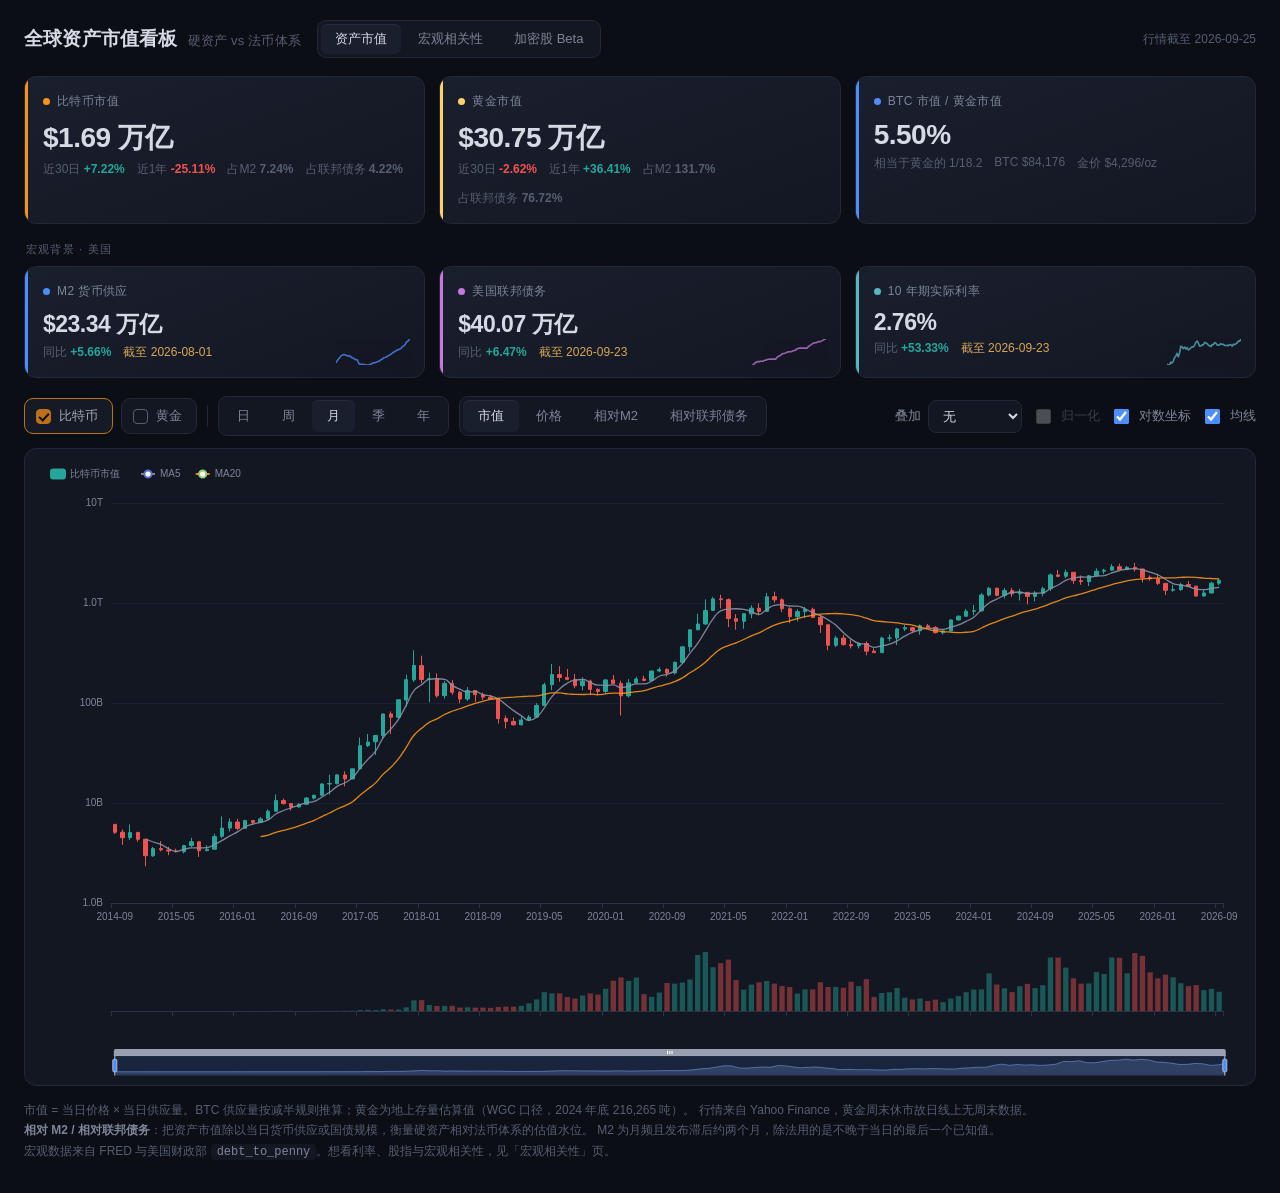
==== commit fb317373: "新增加密股 Beta 页：MSTR/COIN/HOOD/CRCL 相对 BTC 的滚动 Beta - app/beta.py：抓取复权收盘价（带限流重试），按 30/60/120/250 日窗口算滚动" ====
--- a/web/index.html
+++ b/web/index.html
@@ -15,6 +15,7 @@
     <nav class="nav">
       <a href="index.html">资产市值</a>
       <a href="macro.html">宏观相关性</a>
+      <a href="beta.html">加密股 Beta</a>
     </nav>
     <div class="stamp" id="stamp">加载中…</div>
   </header>
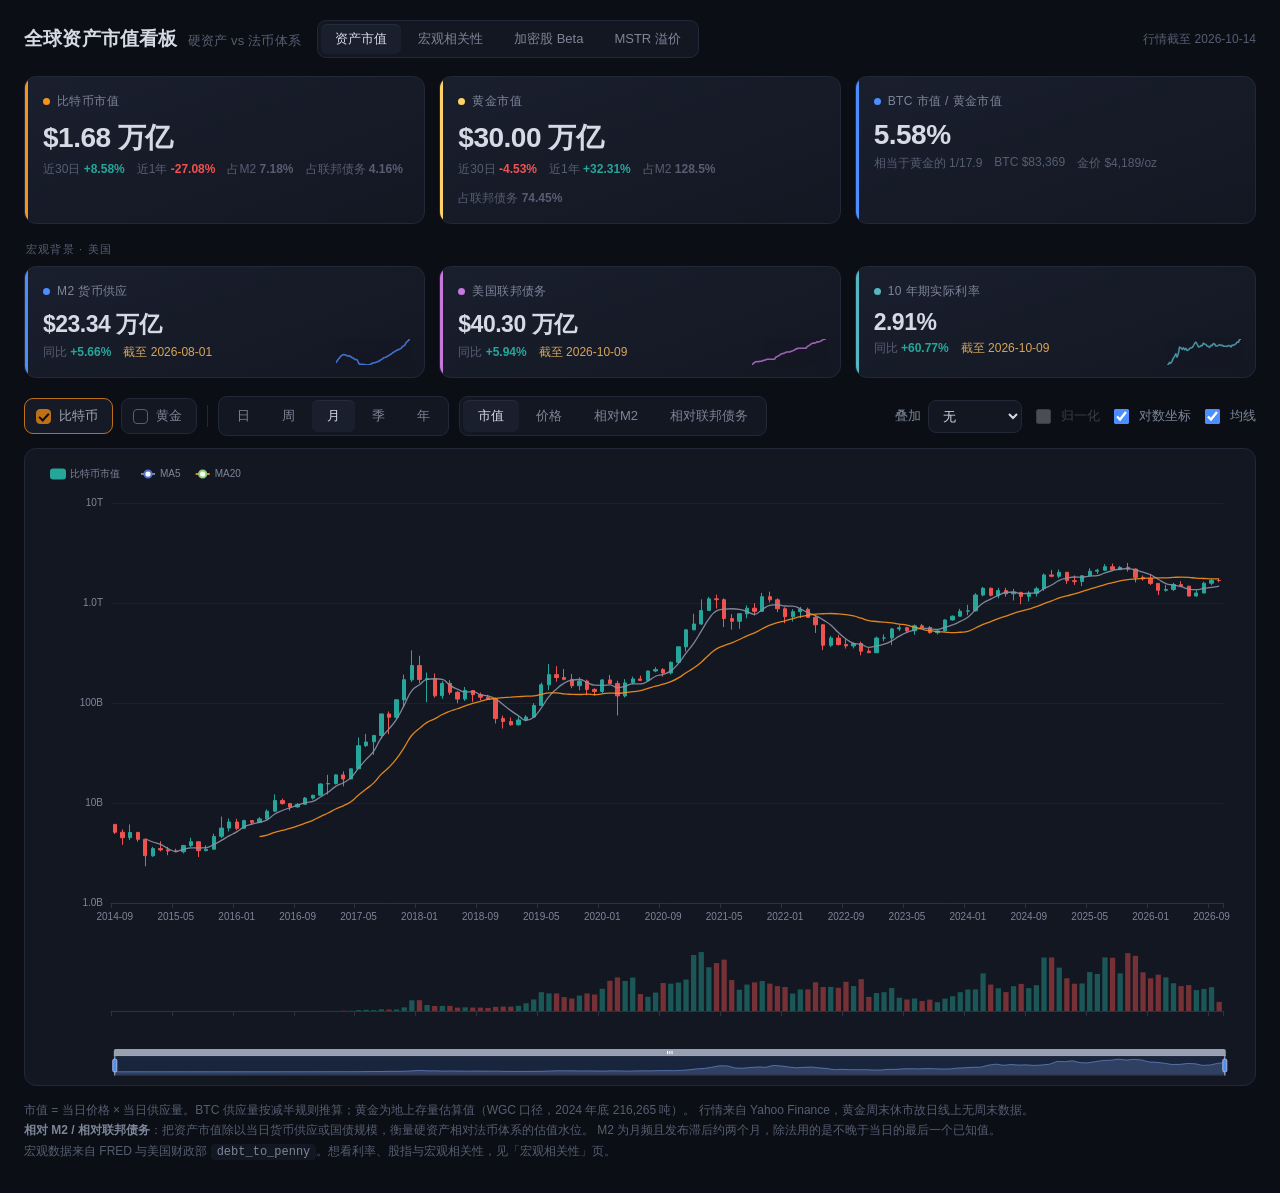
==== commit 4fd49515: "新增 MSTR 溢价页：mNAV 长期走势与决策框架，Beta 页只保留 Beta - web/mstr.html：结论条（EV 口径分档 + 双杀情景）、关键读数、长期走势、档位与飞轮、   情景压" ====
--- a/web/index.html
+++ b/web/index.html
@@ -16,6 +16,7 @@
       <a href="index.html">资产市值</a>
       <a href="macro.html">宏观相关性</a>
       <a href="beta.html">加密股 Beta</a>
+      <a href="mstr.html">MSTR 溢价</a>
     </nav>
     <div class="stamp" id="stamp">加载中…</div>
   </header>
--- a/web/app.css
+++ b/web/app.css
@@ -32,11 +32,12 @@
 .stamp { margin-left: auto; color: var(--text-faint); font-size: 12px; }
 
 /* 顶部页面导航 */
-.nav { display: inline-flex; gap: 3px; background: var(--panel); border: 1px solid var(--border);
+.nav { display: inline-flex; gap: 3px; flex-wrap: wrap; background: var(--panel); border: 1px solid var(--border);
        border-radius: 9px; padding: 3px; }
 .nav a {
   color: var(--text-dim); text-decoration: none; font-size: 13px;
   padding: 6px 14px; border-radius: 6px; transition: background .15s, color .15s;
+  white-space: nowrap;
 }
 .nav a:hover { color: var(--text); }
 .nav a.on { background: var(--panel-2); color: var(--text); box-shadow: 0 1px 0 rgba(255,255,255,.05) inset; }
